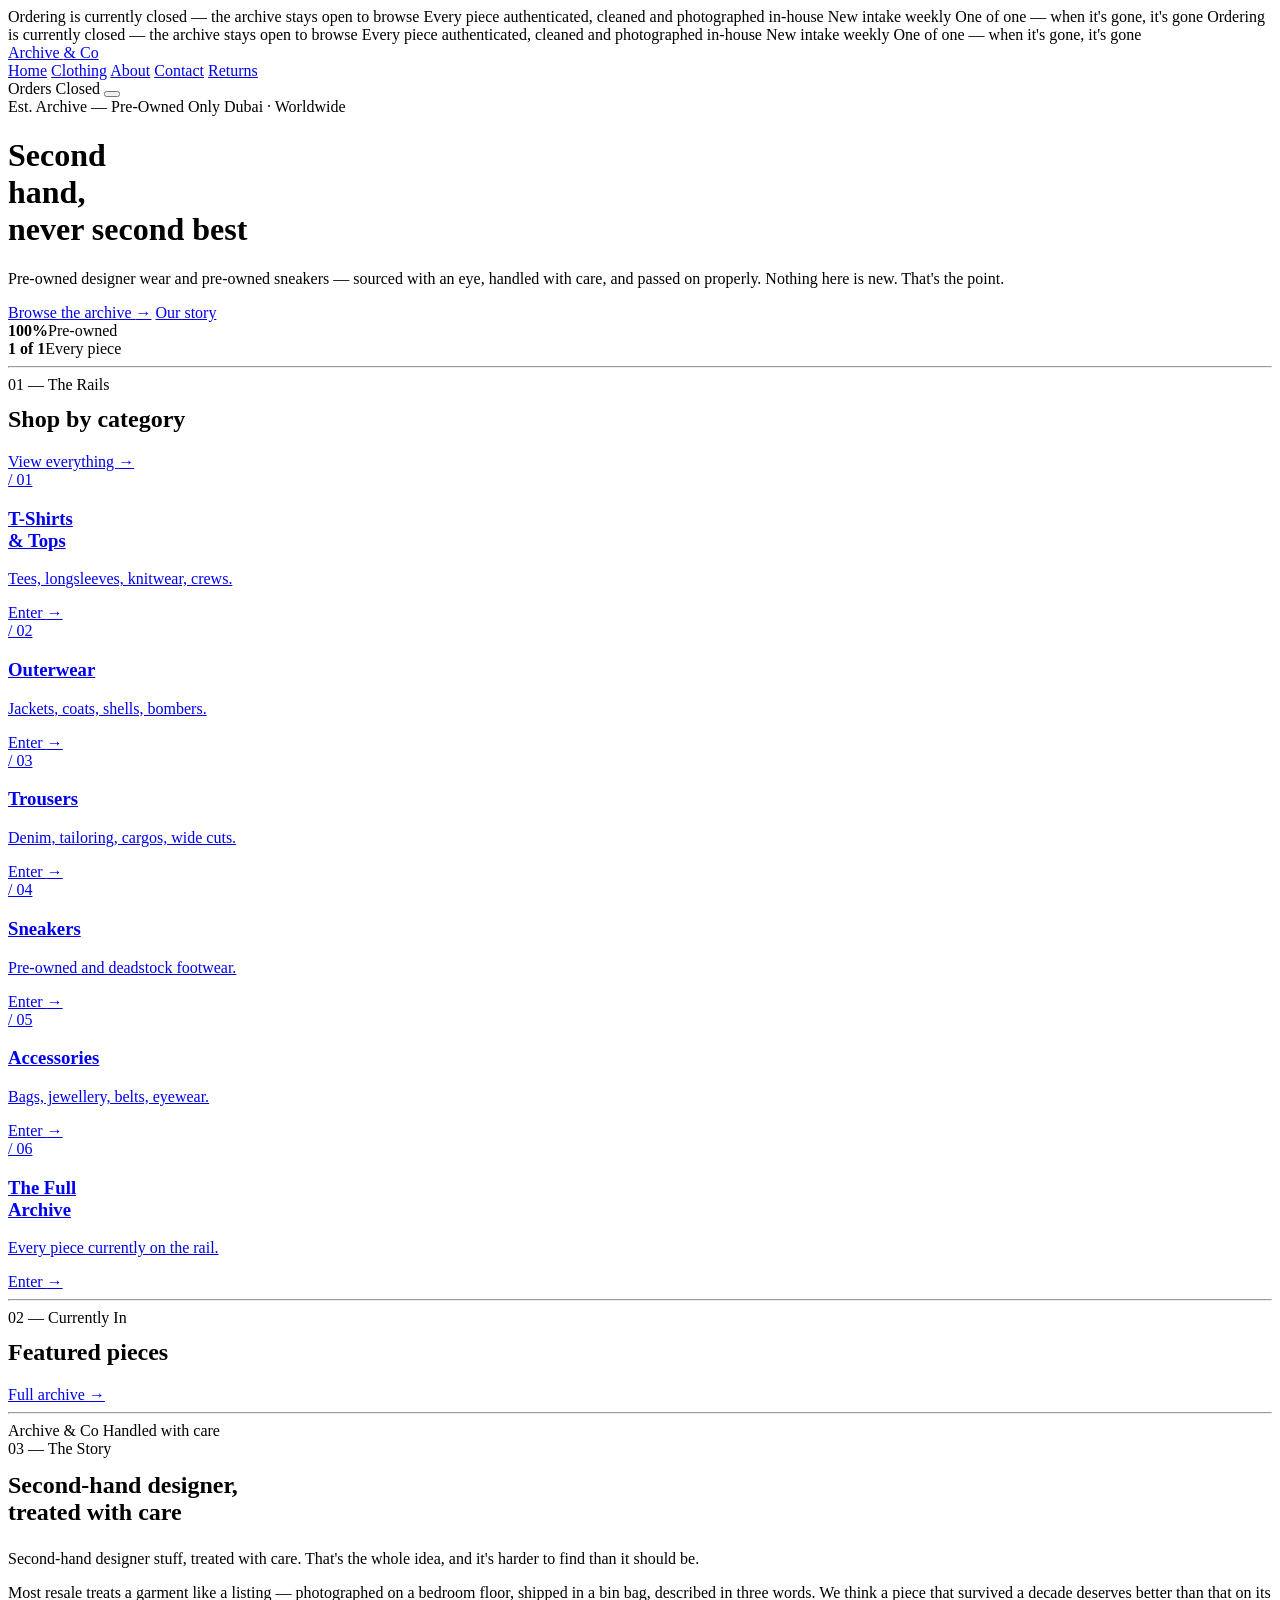
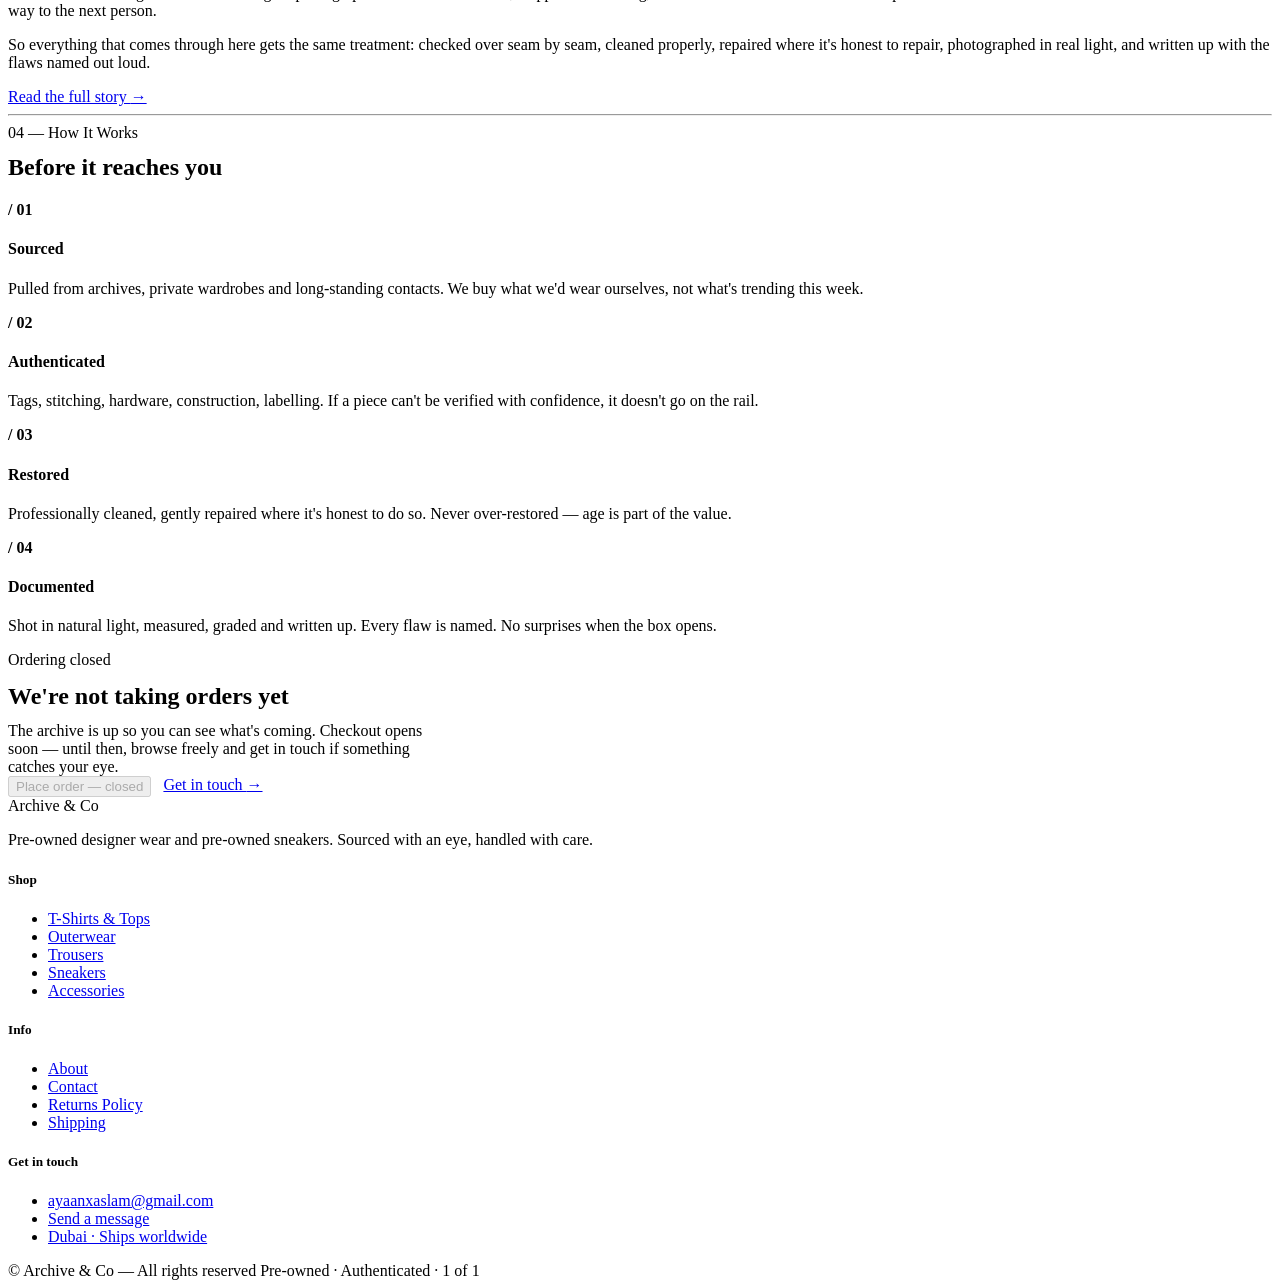
==== index.html @ ae539482 "Add files via upload" ====
<!DOCTYPE html>
<html lang="en">
<head>
<meta charset="utf-8">
<meta name="viewport" content="width=device-width, initial-scale=1">
<title>ARCHIVE &amp; CO — Pre-Owned Designer &amp; Sneakers</title>
<meta name="description" content="Pre-owned designer clothing and sneakers, sourced and treated with care. Outerwear, tops, trousers, footwear and accessories.">
<meta name="theme-color" content="#0a0a0b">
<link rel="icon" type="image/svg+xml" href="assets/favicon.svg">
<link rel="stylesheet" href="assets/css/style.css">
</head>
<body>

<!-- announcement -->
<div class="ticker">
  <div class="ticker-track">
    <span data-when="closed">Ordering is currently closed — the archive stays open to browse</span>
    <span data-when="open" hidden>Ordering is open — every piece is one of one</span>
    <span>Every piece authenticated, cleaned and photographed in-house</span>
    <span>New intake weekly</span>
    <span>One of one — when it's gone, it's gone</span>
    <span data-when="closed">Ordering is currently closed — the archive stays open to browse</span>
    <span data-when="open" hidden>Ordering is open — every piece is one of one</span>
    <span>Every piece authenticated, cleaned and photographed in-house</span>
    <span>New intake weekly</span>
    <span>One of one — when it's gone, it's gone</span>
  </div>
</div>

<!-- nav -->
<nav class="nav">
  <div class="nav-inner">
    <a class="brand" href="index.html">Archive <span class="amp">&amp;</span> Co</a>
    <div class="nav-links">
      <a href="index.html">Home</a>
      <a href="clothing.html">Clothing</a>
      <a href="about.html">About</a>
      <a href="contact.html">Contact</a>
      <a href="returns.html">Returns</a>
    </div>
    <div class="nav-right">
      <span class="nav-status" data-when="closed"><i class="dot"></i> Orders Closed</span>
      <span class="nav-status" data-when="open" hidden><i class="dot is-open"></i> Orders Open</span>
      <button class="burger" aria-label="Menu" aria-expanded="false">
        <span></span><span></span><span></span>
      </button>
    </div>
  </div>
</nav>

<!-- hero -->
<header class="hero">
  <div class="hero-grid-lines"></div>
  <div class="hero-top">
    <span class="eyebrow">Est. Archive — Pre-Owned Only</span>
    <span class="eyebrow">Dubai · Worldwide</span>
  </div>
  <div class="wrap">
    <h1 class="display rv">Second<br>hand,<br>never second best</h1>
    <p class="lede rv">Pre-owned designer wear and pre-owned sneakers — sourced with an eye,
      handled with care, and passed on properly. Nothing here is new. That's the point.</p>

    <div class="hero-foot rv">
      <div class="hero-actions">
        <a class="btn btn-accent" href="clothing.html">Browse the archive <span class="arrow">→</span></a>
        <a class="btn btn-ghost" href="about.html">Our story</a>
      </div>
      <div class="stats">
        <div class="stat"><b>100%</b><span>Pre-owned</span></div>
        <div class="stat"><b>1 of 1</b><span>Every piece</span></div>
      </div>
    </div>
  </div>
</header>

<hr class="rule">

<!-- categories -->
<section class="section" id="categories">
  <div class="wrap">
    <div class="sec-head rv">
      <div>
        <span class="eyebrow">01 — The Rails</span>
        <h2 class="h-sec" style="margin-top:12px">Shop by category</h2>
      </div>
      <a class="btn btn-ghost" href="clothing.html">View everything <span class="arrow">→</span></a>
    </div>

    <div class="cats">
      <a class="cat rv" href="clothing.html#tops">
        <span class="cat-num">/ 01</span>
        <div class="cat-body">
          <h3>T-Shirts<br>&amp; Tops</h3>
          <p>Tees, longsleeves, knitwear, crews.</p>
          <span class="cat-go">Enter <span class="arrow">→</span></span>
        </div>
      </a>
      <a class="cat rv" href="clothing.html#outerwear">
        <span class="cat-num">/ 02</span>
        <div class="cat-body">
          <h3>Outerwear</h3>
          <p>Jackets, coats, shells, bombers.</p>
          <span class="cat-go">Enter <span class="arrow">→</span></span>
        </div>
      </a>
      <a class="cat rv" href="clothing.html#trousers">
        <span class="cat-num">/ 03</span>
        <div class="cat-body">
          <h3>Trousers</h3>
          <p>Denim, tailoring, cargos, wide cuts.</p>
          <span class="cat-go">Enter <span class="arrow">→</span></span>
        </div>
      </a>
      <a class="cat rv" href="clothing.html#sneakers">
        <span class="cat-num">/ 04</span>
        <div class="cat-body">
          <h3>Sneakers</h3>
          <p>Pre-owned and deadstock footwear.</p>
          <span class="cat-go">Enter <span class="arrow">→</span></span>
        </div>
      </a>
      <a class="cat rv" href="clothing.html#accessories">
        <span class="cat-num">/ 05</span>
        <div class="cat-body">
          <h3>Accessories</h3>
          <p>Bags, jewellery, belts, eyewear.</p>
          <span class="cat-go">Enter <span class="arrow">→</span></span>
        </div>
      </a>
      <a class="cat rv" href="clothing.html">
        <span class="cat-num">/ 06</span>
        <div class="cat-body">
          <h3>The Full<br>Archive</h3>
          <p>Every piece currently on the rail.</p>
          <span class="cat-go">Enter <span class="arrow">→</span></span>
        </div>
      </a>
    </div>
  </div>
</section>

<hr class="rule">

<!-- featured -->
<section class="section">
  <div class="wrap">
    <div class="sec-head rv">
      <div>
        <span class="eyebrow">02 — Currently In</span>
        <h2 class="h-sec" style="margin-top:12px">Featured pieces</h2>
      </div>
      <a class="btn btn-ghost" href="clothing.html">Full archive <span class="arrow">→</span></a>
    </div>
    <div class="grid" data-featured="8"></div>
  </div>
</section>

<hr class="rule">

<!-- about teaser -->
<section class="section" id="about">
  <div class="wrap split">
    <div class="frame rv">
      <span class="frame-corner tl"></span><span class="frame-corner tr"></span>
      <span class="frame-corner bl"></span><span class="frame-corner br"></span>
      <div class="frame-logo">
        <span class="frame-logo-mark">Archive <span class="amp">&amp;</span> Co</span>
        <span class="frame-logo-sub">Handled with care</span>
      </div>
    </div>
    <div class="prose rv">
      <span class="eyebrow">03 — The Story</span>
      <h2 class="h-sec" style="margin:14px 0 24px">Second-hand designer,<br>treated with care</h2>
      <p class="first">Second-hand designer stuff, treated with care. That's the whole idea, and
        it's harder to find than it should be.</p>
      <p>Most resale treats a garment like a listing — photographed on a bedroom floor, shipped in a
        bin bag, described in three words. We think a piece that survived a decade deserves better
        than that on its way to the next person.</p>
      <p>So everything that comes through here gets the same treatment: checked over seam by seam,
        cleaned properly, repaired where it's honest to repair, photographed in real light, and
        written up with the flaws named out loud.</p>
      <a class="btn btn-accent" href="about.html" style="margin-top:10px">Read the full story <span class="arrow">→</span></a>
    </div>
  </div>
</section>

<hr class="rule">

<!-- process -->
<section class="section">
  <div class="wrap">
    <div class="sec-head rv">
      <div>
        <span class="eyebrow">04 — How It Works</span>
        <h2 class="h-sec" style="margin-top:12px">Before it reaches you</h2>
      </div>
    </div>
    <div class="steps">
      <div class="step rv">
        <b>/ 01</b>
        <h4>Sourced</h4>
        <p>Pulled from archives, private wardrobes and long-standing contacts. We buy what we'd wear ourselves, not what's trending this week.</p>
      </div>
      <div class="step rv">
        <b>/ 02</b>
        <h4>Authenticated</h4>
        <p>Tags, stitching, hardware, construction, labelling. If a piece can't be verified with confidence, it doesn't go on the rail.</p>
      </div>
      <div class="step rv">
        <b>/ 03</b>
        <h4>Restored</h4>
        <p>Professionally cleaned, gently repaired where it's honest to do so. Never over-restored — age is part of the value.</p>
      </div>
      <div class="step rv">
        <b>/ 04</b>
        <h4>Documented</h4>
        <p>Shot in natural light, measured, graded and written up. Every flaw is named. No surprises when the box opens.</p>
      </div>
    </div>
  </div>
</section>

<!-- banner -->
<section class="section" style="padding-top:0">
  <div class="wrap">
    <div class="banner rv" data-when="closed">
      <div>
        <span class="eyebrow" style="color:var(--accent)">Ordering closed</span>
        <h2 class="h-sec" style="margin:14px 0 12px">We're not taking orders yet</h2>
        <p class="muted" style="max-width:52ch;margin:0">The archive is up so you can see what's coming.
          Checkout opens soon — until then, browse freely and get in touch if something catches your eye.</p>
      </div>
      <div style="display:flex;gap:12px;flex-wrap:wrap">
        <button class="btn is-locked" disabled>Place order — closed</button>
        <a class="btn btn-accent" href="contact.html">Get in touch <span class="arrow">→</span></a>
      </div>
    </div>

    <div class="banner rv" data-when="open" hidden>
      <div>
        <span class="eyebrow" style="color:var(--accent)">Ordering open</span>
        <h2 class="h-sec" style="margin:14px 0 12px">The archive is open</h2>
        <p class="muted" style="max-width:52ch;margin:0">Every piece is one of one — when it's gone,
          it's gone. Found something? Send an enquiry and we'll get it moving.</p>
      </div>
      <div style="display:flex;gap:12px;flex-wrap:wrap">
        <a class="btn btn-accent" href="clothing.html">Browse the archive <span class="arrow">→</span></a>
        <a class="btn btn-ghost" href="contact.html">Get in touch</a>
      </div>
    </div>
  </div>
</section>

<!-- footer -->
<footer class="foot">
  <div class="wrap">
    <div class="foot-grid">
      <div class="foot-brand">
        <div class="display-sm">Archive <span class="amp">&amp;</span> Co</div>
        <p>Pre-owned designer wear and pre-owned sneakers. Sourced with an eye, handled with care.</p>
      </div>
      <div>
        <h5>Shop</h5>
        <ul>
          <li><a href="clothing.html#tops">T-Shirts &amp; Tops</a></li>
          <li><a href="clothing.html#outerwear">Outerwear</a></li>
          <li><a href="clothing.html#trousers">Trousers</a></li>
          <li><a href="clothing.html#sneakers">Sneakers</a></li>
          <li><a href="clothing.html#accessories">Accessories</a></li>
        </ul>
      </div>
      <div>
        <h5>Info</h5>
        <ul>
          <li><a href="about.html">About</a></li>
          <li><a href="contact.html">Contact</a></li>
          <li><a href="returns.html">Returns Policy</a></li>
          <li><a href="returns.html#shipping">Shipping</a></li>
        </ul>
      </div>
      <div>
        <h5>Get in touch</h5>
        <ul>
          <li><a href="mailto:ayaanxaslam@gmail.com">ayaanxaslam@gmail.com</a></li>
          <li><a href="contact.html">Send a message</a></li>
          <li><a href="contact.html">Dubai · Ships worldwide</a></li>
        </ul>
      </div>
    </div>
    <div class="foot-base">
      <span>© <span data-year></span> Archive &amp; Co — All rights reserved</span>
      <span>Pre-owned · Authenticated · 1 of 1</span>
    </div>
  </div>
</footer>

<script src="assets/js/products.js"></script>
<script src="assets/js/main.js"></script>
</body>
</html>
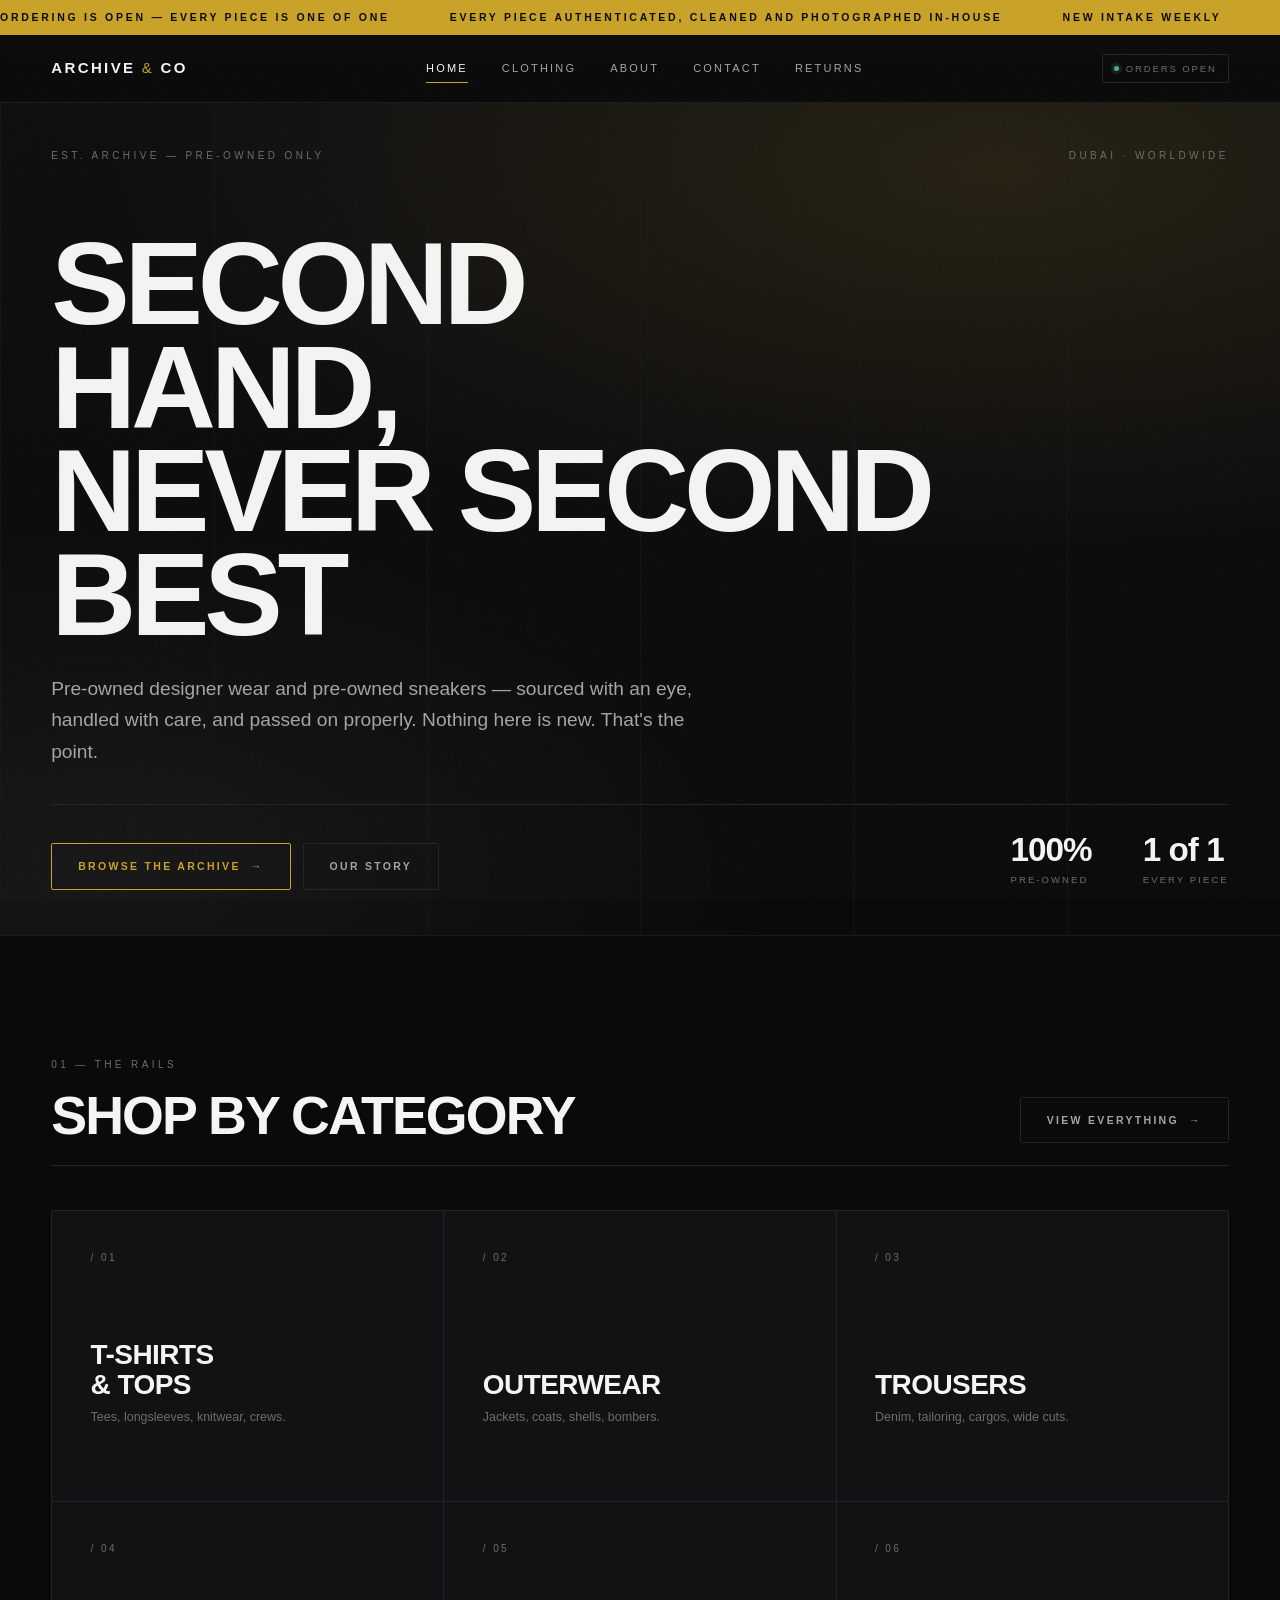
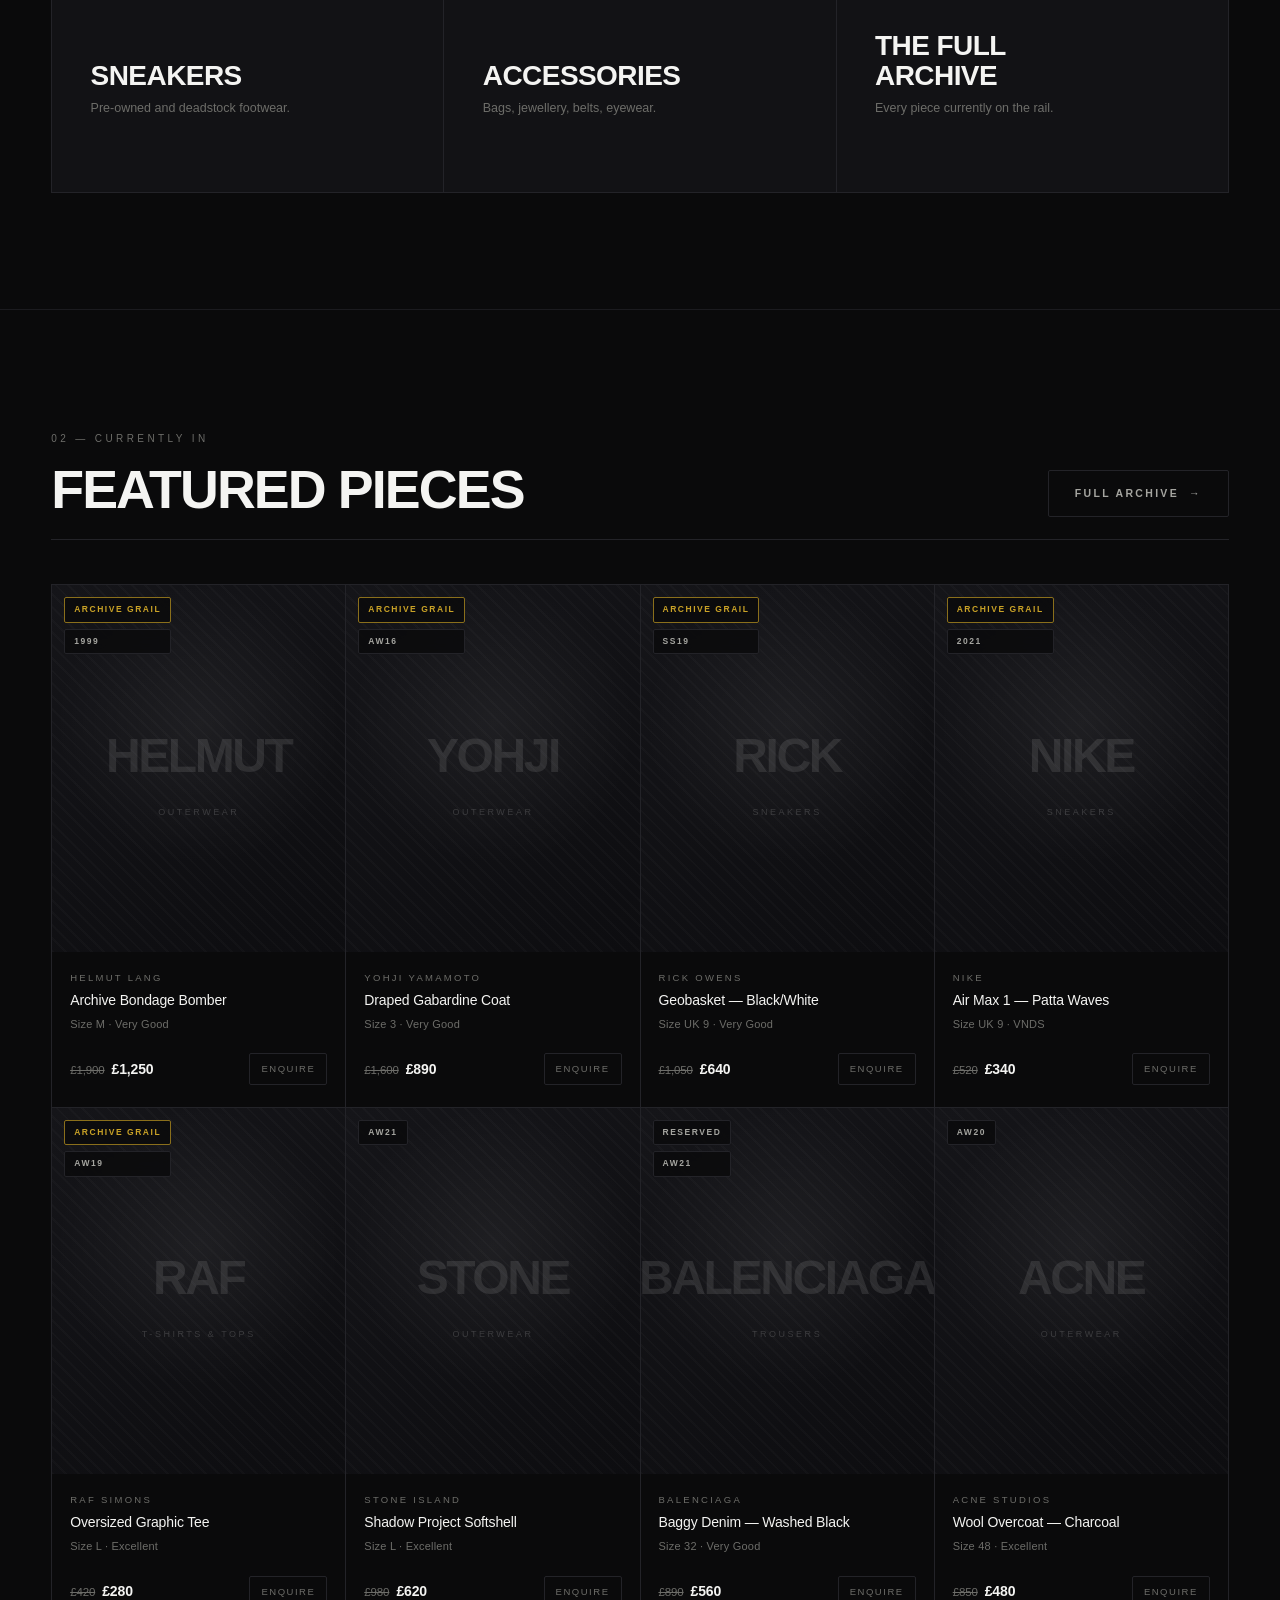
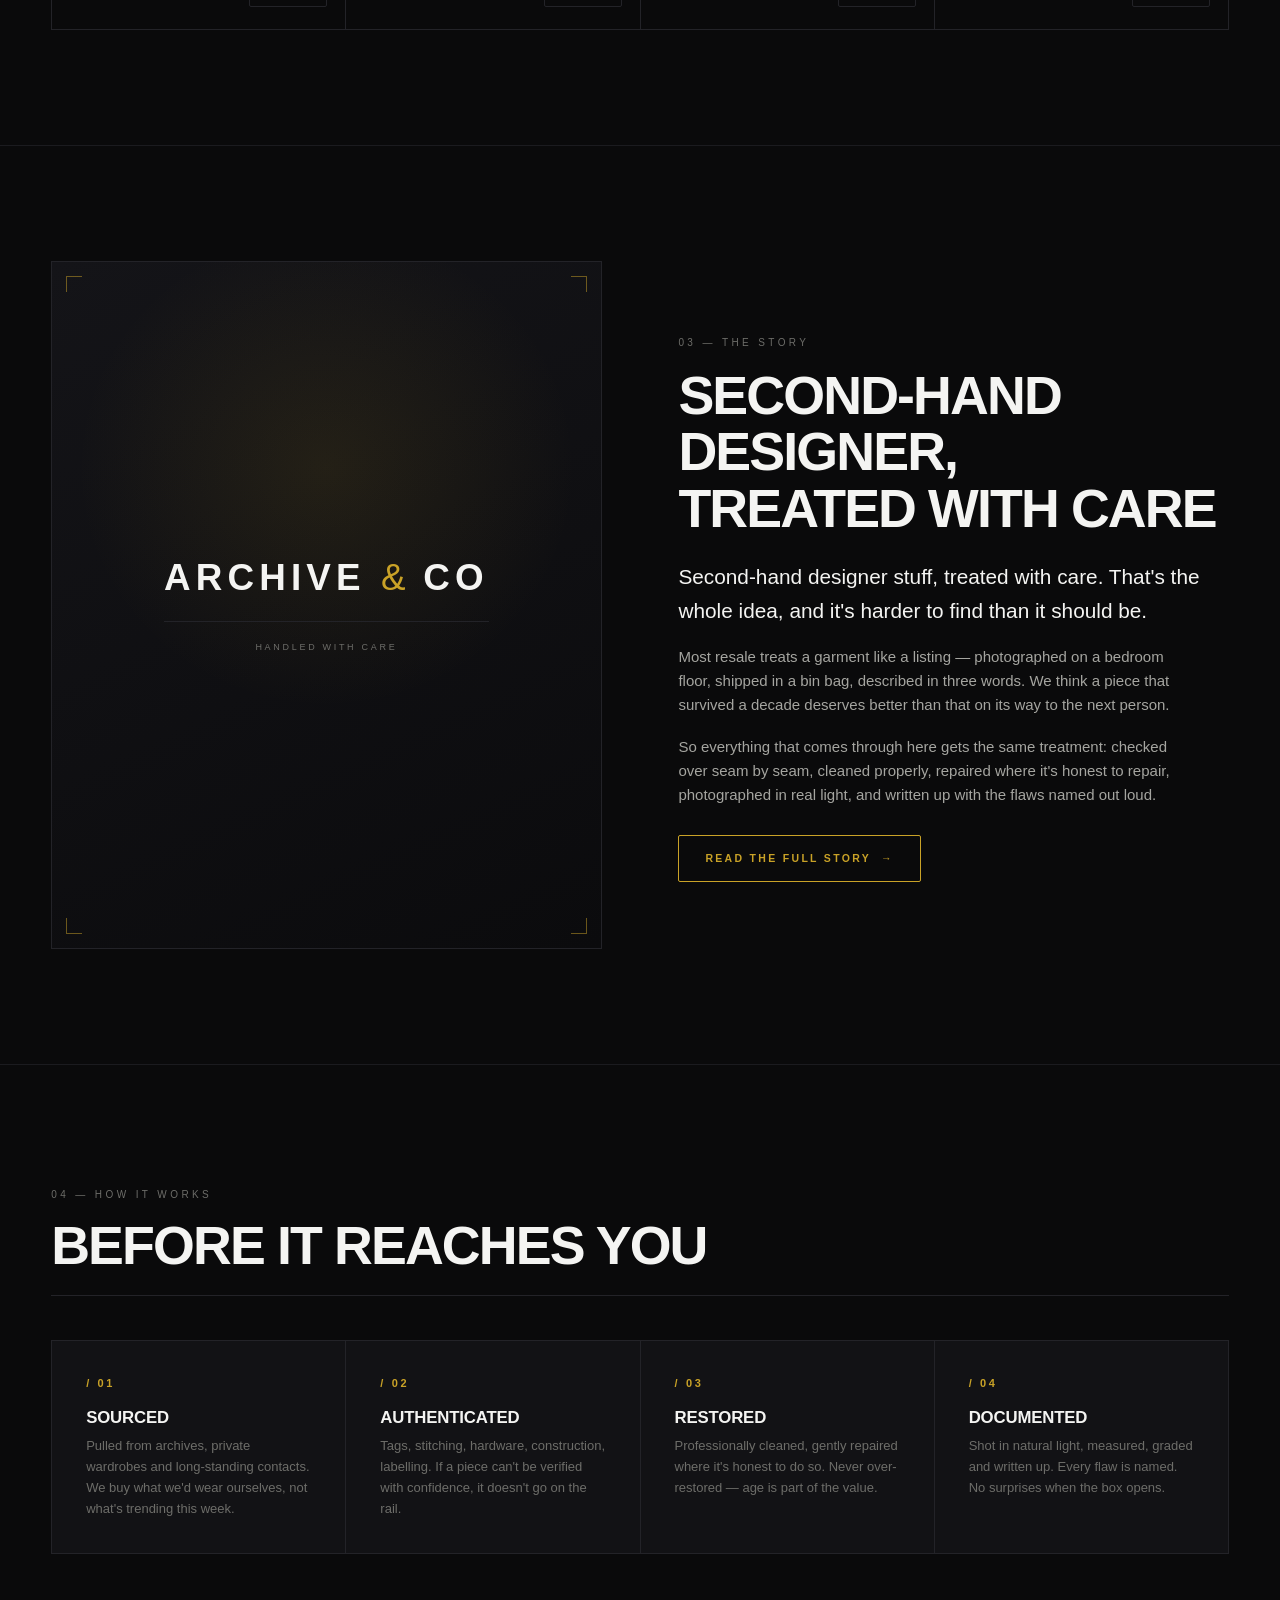
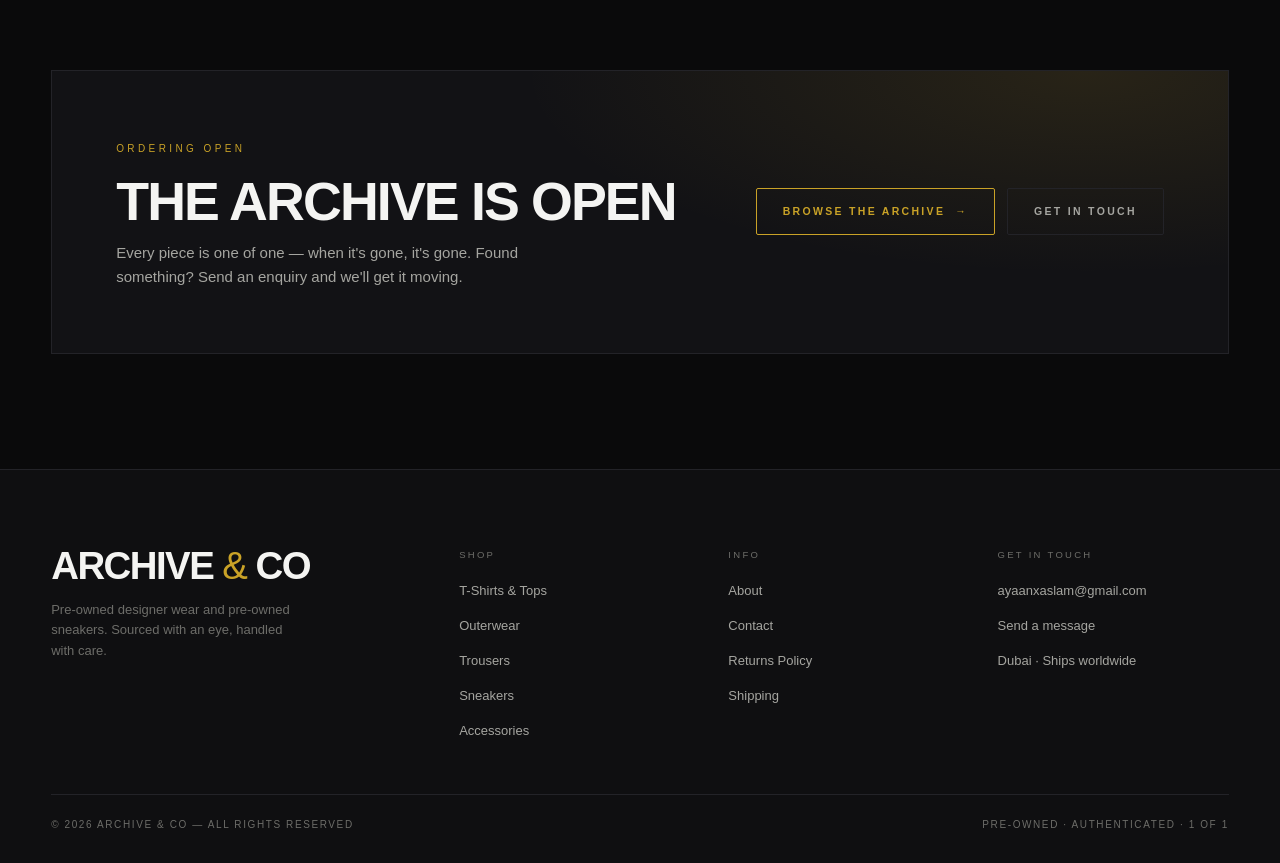
==== commit d25a62f1: "Add files via upload" ====
--- a/index.html
+++ b/index.html
@@ -6,8 +6,20 @@
 <title>ARCHIVE &amp; CO — Pre-Owned Designer &amp; Sneakers</title>
 <meta name="description" content="Pre-owned designer clothing and sneakers, sourced and treated with care. Outerwear, tops, trousers, footwear and accessories.">
 <meta name="theme-color" content="#0a0a0b">
-<link rel="icon" type="image/svg+xml" href="assets/favicon.svg">
-<link rel="stylesheet" href="assets/css/style.css">
+<script>
+/* Reveal-on-scroll is opt-in: the .js class below is what lets style.css hide
+   content. If main.js never runs — blocked, 404, wrong folder — we take the
+   class back off so the page reads in full instead of rendering blank. */
+(function () {
+  var d = document.documentElement;
+  d.classList.add("js");
+  function failsafe() { if (!d.dataset.revealReady) d.classList.remove("js"); }
+  window.addEventListener("load", failsafe);
+  setTimeout(failsafe, 2000);
+})();
+</script>
+<link rel="icon" type="image/svg+xml" href="favicon.svg">
+<link rel="stylesheet" href="style.css">
 </head>
 <body>
 
@@ -294,7 +306,7 @@
   </div>
 </footer>
 
-<script src="assets/js/products.js"></script>
-<script src="assets/js/main.js"></script>
+<script src="products.js"></script>
+<script src="main.js"></script>
 </body>
 </html>
--- a/style.css
+++ b/style.css
@@ -0,0 +1,569 @@
+/* ============================================================
+   ARCHIVE & CO — core stylesheet
+   Dark editorial resale / archive aesthetic
+   ============================================================ */
+
+:root{
+  --bg:        #0a0a0b;
+  --bg-2:      #0f0f11;
+  --panel:     #121215;
+  --panel-2:   #17171b;
+  --line:      #232328;
+  --line-soft: #1b1b1f;
+  --ink:       #f4f4f2;
+  --ink-2:     #a5a5a0;
+  --ink-3:     #6d6d69;
+  --accent:    #c9a227;      /* aged brass */
+  --accent-dim:#8a6f1b;
+  --alert:     #d9503f;
+
+  --font-display: "Helvetica Neue", Helvetica, Arial, sans-serif;
+  --font-body:    "Helvetica Neue", Helvetica, Arial, sans-serif;
+
+  --maxw: 1440px;
+  --gut: clamp(20px, 4vw, 64px);
+  --nav-h: 68px;
+
+  --ease: cubic-bezier(.22,.61,.36,1);
+}
+
+*,*::before,*::after{ box-sizing:border-box; }
+
+html{ scroll-behavior:smooth; -webkit-text-size-adjust:100%; overflow-x:clip; }
+
+body{
+  margin:0;
+  background:var(--bg);
+  color:var(--ink);
+  font-family:var(--font-body);
+  font-size:15px;
+  line-height:1.6;
+  -webkit-font-smoothing:antialiased;
+  overflow-x:clip;
+}
+
+/* film grain overlay */
+body::after{
+  content:"";
+  position:fixed; inset:0;
+  pointer-events:none;
+  z-index:9999;
+  opacity:.035;
+  background-image:url("data:image/svg+xml,%3Csvg xmlns='http://www.w3.org/2000/svg' width='200' height='200'%3E%3Cfilter id='n'%3E%3CfeTurbulence type='fractalNoise' baseFrequency='.8' numOctaves='3'/%3E%3C/filter%3E%3Crect width='200' height='200' filter='url(%23n)'/%3E%3C/svg%3E");
+}
+
+[hidden]{ display:none !important; }
+
+img{ max-width:100%; display:block; }
+a{ color:inherit; text-decoration:none; }
+button{ font:inherit; color:inherit; }
+
+::selection{ background:var(--accent); color:#000; }
+
+/* ---------- type ---------- */
+h1,h2,h3,h4{ margin:0; font-weight:600; letter-spacing:-.02em; line-height:1.05; }
+
+.display{
+  font-size:clamp(2.9rem, 9.2vw, 8.4rem);
+  font-weight:700;
+  letter-spacing:-.045em;
+  line-height:.88;
+  text-transform:uppercase;
+}
+
+.h-sec{
+  font-size:clamp(1.7rem, 4.2vw, 3.4rem);
+  font-weight:600;
+  letter-spacing:-.035em;
+  text-transform:uppercase;
+}
+
+.eyebrow{
+  font-size:10px;
+  letter-spacing:.34em;
+  text-transform:uppercase;
+  color:var(--ink-3);
+  font-weight:500;
+}
+
+.lede{
+  font-size:clamp(1rem, 1.6vw, 1.2rem);
+  color:var(--ink-2);
+  line-height:1.65;
+  max-width:62ch;
+}
+
+.muted{ color:var(--ink-2); }
+.dim{ color:var(--ink-3); }
+
+/* ---------- layout ---------- */
+.wrap{ max-width:var(--maxw); margin-inline:auto; padding-inline:var(--gut); }
+.section{ padding-block:clamp(64px,9vw,140px); }
+.rule{ height:1px; background:var(--line-soft); border:0; margin:0; }
+
+.sec-head{
+  display:flex; justify-content:space-between; align-items:flex-end;
+  gap:24px; flex-wrap:wrap;
+  padding-bottom:22px; margin-bottom:44px;
+  border-bottom:1px solid var(--line);
+}
+
+/* ============================================================
+   ANNOUNCEMENT BAR
+   ============================================================ */
+.ticker{
+  background:var(--accent);
+  color:#0a0a0b;
+  font-size:10.5px;
+  letter-spacing:.26em;
+  text-transform:uppercase;
+  font-weight:700;
+  padding:9px 0;
+  overflow:hidden;
+  white-space:nowrap;
+  position:relative;
+  z-index:60;
+}
+.ticker-track{ display:inline-flex; gap:60px; animation:slide 46s linear infinite; }
+.ticker span{ display:inline-block; }
+@keyframes slide{ to{ transform:translateX(-50%); } }
+@media (prefers-reduced-motion:reduce){
+  .ticker-track{ animation:none; }
+}
+
+/* ============================================================
+   NAV
+   ============================================================ */
+.nav{
+  position:sticky; top:0; z-index:80;
+  /* containing block for the mobile dropdown panel */
+  height:var(--nav-h);
+  display:flex; align-items:center;
+  background:rgba(10,10,11,.72);
+  backdrop-filter:blur(14px) saturate(140%);
+  -webkit-backdrop-filter:blur(14px) saturate(140%);
+  border-bottom:1px solid var(--line-soft);
+}
+.nav-inner{
+  position:relative;
+  width:100%; max-width:var(--maxw); margin-inline:auto; padding-inline:var(--gut);
+  display:flex; align-items:center; justify-content:space-between; gap:20px;
+}
+.brand{
+  font-weight:700; font-size:15px; letter-spacing:.16em; text-transform:uppercase;
+  display:flex; align-items:center; gap:.42em; white-space:nowrap;
+}
+.brand .amp{ color:var(--accent); font-weight:400; }
+
+.nav-links{ display:flex; gap:34px; align-items:center; }
+.nav-links a{
+  font-size:11px; letter-spacing:.2em; text-transform:uppercase; color:var(--ink-2);
+  position:relative; padding-block:6px; transition:color .25s var(--ease);
+}
+.nav-links a::after{
+  content:""; position:absolute; left:0; bottom:0; height:1px; width:0;
+  background:var(--accent); transition:width .3s var(--ease);
+}
+.nav-links a:hover{ color:var(--ink); }
+.nav-links a:hover::after, .nav-links a[aria-current="page"]::after{ width:100%; }
+.nav-links a[aria-current="page"]{ color:var(--ink); }
+
+.nav-right{ display:flex; align-items:center; gap:18px; }
+.nav-status{
+  font-size:9.5px; letter-spacing:.2em; text-transform:uppercase;
+  color:var(--ink-3); border:1px solid var(--line);
+  padding:6px 11px; border-radius:2px; display:flex; align-items:center; gap:7px;
+}
+.dot{ width:5px; height:5px; border-radius:50%; background:var(--alert); box-shadow:0 0 0 3px rgba(217,80,63,.15); }
+.dot.is-open{ background:#4caf7d; box-shadow:0 0 0 3px rgba(76,175,125,.15); }
+
+.burger{
+  display:none; background:none; border:0; cursor:pointer; padding:10px; margin-right:-10px;
+}
+.burger span{ display:block; width:22px; height:1.5px; background:var(--ink); transition:.3s var(--ease); }
+.burger span+span{ margin-top:5px; }
+.burger[aria-expanded="true"] span:nth-child(1){ transform:translateY(6.5px) rotate(45deg); }
+.burger[aria-expanded="true"] span:nth-child(2){ opacity:0; }
+.burger[aria-expanded="true"] span:nth-child(3){ transform:translateY(-6.5px) rotate(-45deg); }
+
+@media (max-width:900px){
+  .nav-links{
+    position:absolute; top:100%; left:0; right:0;
+    flex-direction:column; gap:0; align-items:stretch;
+    background:var(--bg-2); border-bottom:1px solid var(--line);
+    padding:8px var(--gut) 22px;
+    max-height:calc(100svh - var(--nav-h)); overflow:auto;
+    opacity:0; visibility:hidden; transform:translateY(-10px);
+    transition:opacity .28s var(--ease), transform .28s var(--ease), visibility 0s linear .28s;
+  }
+  .nav-links.open{
+    opacity:1; visibility:visible; transform:translateY(0);
+    transition:opacity .28s var(--ease), transform .28s var(--ease), visibility 0s;
+  }
+  .nav-links a{ padding:16px 0; border-bottom:1px solid var(--line-soft); font-size:13px; }
+  .nav-links a::after{ display:none; }
+  .burger{ display:block; }
+  .nav-status{ display:none; }
+}
+
+/* ============================================================
+   BUTTONS
+   ============================================================ */
+.btn{
+  display:inline-flex; align-items:center; gap:10px;
+  padding:14px 26px; border:1px solid var(--ink);
+  font-size:10.5px; letter-spacing:.22em; text-transform:uppercase; font-weight:600;
+  background:transparent; color:var(--ink); cursor:pointer; border-radius:2px;
+  transition:background .3s var(--ease), color .3s var(--ease), border-color .3s var(--ease);
+}
+.btn:hover{ background:var(--ink); color:#0a0a0b; }
+.btn-accent{ border-color:var(--accent); color:var(--accent); }
+.btn-accent:hover{ background:var(--accent); color:#0a0a0b; }
+.btn-ghost{ border-color:var(--line); color:var(--ink-2); }
+.btn-ghost:hover{ border-color:var(--ink); background:transparent; color:var(--ink); }
+.btn[disabled], .btn.is-locked{
+  border-color:var(--line); color:var(--ink-3); cursor:not-allowed; background:transparent;
+}
+.btn[disabled]:hover, .btn.is-locked:hover{ background:transparent; color:var(--ink-3); }
+
+.arrow{ transition:transform .3s var(--ease); }
+.btn:hover .arrow{ transform:translateX(4px); }
+
+/* ============================================================
+   HERO
+   ============================================================ */
+.hero{
+  position:relative; min-height:min(calc(100svh - var(--nav-h)), 860px);
+  display:flex; flex-direction:column; justify-content:flex-end;
+  padding-block:clamp(80px,12vh,150px) clamp(32px,5vh,56px);
+  overflow:hidden;
+}
+.hero::before{
+  content:""; position:absolute; inset:0; z-index:0;
+  background:
+    radial-gradient(120% 80% at 78% 8%, rgba(201,162,39,.13), transparent 58%),
+    radial-gradient(90% 70% at 8% 92%, rgba(255,255,255,.05), transparent 60%),
+    linear-gradient(180deg, #0d0d0f 0%, #0a0a0b 70%);
+}
+.hero-grid-lines{
+  position:absolute; inset:0; z-index:0; opacity:.5;
+  background-image:linear-gradient(90deg, var(--line-soft) 1px, transparent 1px);
+  background-size:calc(100% / 6) 100%;
+}
+.hero .wrap{ position:relative; z-index:2; width:100%; }
+
+.hero-top{
+  position:absolute; top:0; left:0; right:0; z-index:2;
+  padding:clamp(28px,5vh,54px) var(--gut) 0;
+  max-width:var(--maxw); margin-inline:auto;
+  display:flex; justify-content:space-between; gap:20px; flex-wrap:wrap;
+}
+.hero h1{ margin-bottom:26px; }
+.hero h1 .amp{ color:var(--accent); font-weight:300; }
+.hero-foot{
+  display:flex; justify-content:space-between; align-items:flex-end;
+  gap:40px; flex-wrap:wrap; margin-top:36px;
+  padding-top:28px; border-top:1px solid var(--line);
+}
+.hero-actions{ display:flex; gap:12px; flex-wrap:wrap; }
+
+.stats{ display:flex; gap:clamp(24px,4vw,56px); flex-wrap:wrap; }
+.stat b{ display:block; font-size:clamp(1.5rem,2.6vw,2.2rem); font-weight:600; letter-spacing:-.03em; line-height:1; }
+.stat span{ font-size:9.5px; letter-spacing:.22em; text-transform:uppercase; color:var(--ink-3); }
+
+/* ============================================================
+   CATEGORY GRID
+   ============================================================ */
+.cats{ display:grid; grid-template-columns:repeat(3,1fr); gap:1px; background:var(--line); border:1px solid var(--line); }
+@media (max-width:900px){ .cats{ grid-template-columns:repeat(2,1fr); } }
+@media (max-width:540px){ .cats{ grid-template-columns:1fr; } }
+.cat{
+  position:relative; background:var(--panel); padding:clamp(26px,3vw,40px);
+  min-height:clamp(210px,26vw,290px);
+  display:flex; flex-direction:column; justify-content:space-between;
+  overflow:hidden; transition:background .4s var(--ease);
+}
+.cat::before{
+  content:""; position:absolute; inset:0;
+  background:linear-gradient(160deg, rgba(201,162,39,.14), transparent 55%);
+  opacity:0; transition:opacity .45s var(--ease);
+}
+.cat:hover{ background:var(--panel-2); }
+.cat:hover::before{ opacity:1; }
+.cat-num{ font-size:10px; letter-spacing:.24em; color:var(--ink-3); position:relative; }
+.cat-body{ position:relative; }
+.cat h3{ font-size:clamp(1.25rem,2.2vw,1.75rem); text-transform:uppercase; letter-spacing:-.02em; margin-bottom:8px; }
+.cat p{ margin:0; font-size:12.5px; color:var(--ink-3); }
+.cat-go{
+  margin-top:18px; display:inline-flex; align-items:center; gap:8px;
+  font-size:10px; letter-spacing:.2em; text-transform:uppercase; color:var(--accent);
+  opacity:0; transform:translateY(6px); transition:.4s var(--ease);
+}
+.cat:hover .cat-go{ opacity:1; transform:translateY(0); }
+
+/* ============================================================
+   PRODUCT GRID
+   ============================================================ */
+.filters{
+  display:flex; gap:8px; flex-wrap:wrap; align-items:center;
+  padding-bottom:26px; margin-bottom:34px; border-bottom:1px solid var(--line);
+}
+.chip{
+  border:1px solid var(--line); background:transparent; color:var(--ink-2);
+  padding:9px 16px; border-radius:2px; cursor:pointer;
+  font-size:10px; letter-spacing:.18em; text-transform:uppercase; font-weight:500;
+  transition:.25s var(--ease);
+}
+.chip:hover{ border-color:var(--ink-3); color:var(--ink); }
+.chip.active{ background:var(--ink); border-color:var(--ink); color:#0a0a0b; }
+.filter-count{ margin-left:auto; font-size:10px; letter-spacing:.2em; text-transform:uppercase; color:var(--ink-3); }
+
+.grid{
+  display:grid; gap:1px; background:transparent;
+  grid-template-columns:repeat(auto-fill,minmax(255px,1fr));
+  border:1px solid var(--line);
+}
+.card{
+  background:var(--bg); position:relative; display:flex; flex-direction:column;
+  outline:1px solid var(--line);   /* overlaps the 1px gap -> one crisp rule between cards */
+  transition:background .35s var(--ease);
+}
+.card:hover{ background:var(--panel); }
+
+.card-media{
+  position:relative; aspect-ratio:4/5; overflow:hidden;
+  background:linear-gradient(150deg,#151519,#0d0d10);
+  display:flex; align-items:center; justify-content:center;
+}
+.card-media::after{
+  content:""; position:absolute; inset:0;
+  background:radial-gradient(70% 55% at 50% 38%, rgba(255,255,255,.055), transparent 70%);
+}
+.card-media img{ width:100%; height:100%; object-fit:cover; transition:transform .7s var(--ease); }
+.card:hover .card-media img{ transform:scale(1.045); }
+
+/* placeholder monogram tile (used until real photography is dropped in) */
+.ph{
+  position:relative; width:100%; height:100%;
+  display:flex; align-items:center; justify-content:center; flex-direction:column; gap:10px;
+  background-image:
+    repeating-linear-gradient(45deg, rgba(255,255,255,.018) 0 2px, transparent 2px 9px);
+}
+.ph b{
+  font-size:clamp(2rem,4vw,3rem); font-weight:700; letter-spacing:-.05em;
+  color:rgba(255,255,255,.10); text-transform:uppercase;
+}
+.ph i{ font-style:normal; font-size:9px; letter-spacing:.28em; text-transform:uppercase; color:rgba(255,255,255,.16); }
+
+.tags{ position:absolute; top:12px; left:12px; display:flex; flex-direction:column; gap:6px; z-index:2; }
+.tag{
+  font-size:8.5px; letter-spacing:.18em; text-transform:uppercase; font-weight:700;
+  padding:5px 9px; border-radius:2px; background:rgba(10,10,11,.82); border:1px solid var(--line);
+  color:var(--ink-2); backdrop-filter:blur(6px);
+}
+.tag.grail{ border-color:var(--accent-dim); color:var(--accent); }
+.tag.sold{ background:var(--ink); color:#0a0a0b; border-color:var(--ink); }
+
+.card-body{ padding:18px 18px 22px; display:flex; flex-direction:column; gap:6px; flex:1; }
+.card-brand{ font-size:9.5px; letter-spacing:.24em; text-transform:uppercase; color:var(--ink-3); }
+.card-name{ font-size:14px; font-weight:500; letter-spacing:-.01em; line-height:1.35; }
+.card-meta{ font-size:11px; color:var(--ink-3); letter-spacing:.02em; }
+.card-foot{
+  margin-top:auto; padding-top:14px; display:flex; align-items:center; justify-content:space-between; gap:10px;
+}
+.price{ font-size:14px; font-weight:600; letter-spacing:-.01em; }
+.price s{ color:var(--ink-3); font-weight:400; font-size:11.5px; margin-right:7px; }
+.enq{
+  font-size:9.5px; letter-spacing:.16em; text-transform:uppercase; color:var(--ink-3);
+  border:1px solid var(--line); padding:7px 11px; border-radius:2px; background:transparent;
+  cursor:not-allowed;
+}
+
+.empty{
+  grid-column:1/-1; background:var(--bg); padding:70px 24px; text-align:center;
+}
+.empty p{ color:var(--ink-3); font-size:13px; letter-spacing:.05em; }
+
+/* ============================================================
+   SPLIT / ABOUT
+   ============================================================ */
+.split{ display:grid; grid-template-columns:1fr 1fr; gap:clamp(32px,6vw,88px); align-items:center; }
+@media (max-width:860px){ .split{ grid-template-columns:1fr; } }
+
+.frame{
+  position:relative; aspect-ratio:4/5; border:1px solid var(--line);
+  background:linear-gradient(155deg,#141418,#0b0b0d);
+  display:flex; align-items:center; justify-content:center; overflow:hidden;
+}
+.frame::before{
+  content:""; position:absolute; inset:0;
+  background:radial-gradient(65% 50% at 50% 30%, rgba(201,162,39,.10), transparent 70%);
+}
+/* the navbar wordmark, blown up as a plaque inside a .frame */
+.frame-logo{
+  position:relative; text-align:center;
+  padding-inline:clamp(20px,7%,52px);
+}
+.frame-logo-mark{
+  display:block;
+  font-size:clamp(1.25rem,3.4vw,2.3rem);
+  font-weight:700; letter-spacing:.14em; text-transform:uppercase;
+  color:var(--ink); line-height:1.2;
+}
+.frame-logo-mark .amp{ color:var(--accent); font-weight:400; letter-spacing:.06em; }
+.frame-logo-sub{
+  display:block; margin-top:20px; padding-top:18px;
+  border-top:1px solid var(--line);
+  font-size:9px; letter-spacing:.3em; text-transform:uppercase; color:var(--ink-3);
+}
+.frame-corner{ position:absolute; width:16px; height:16px; border:1px solid rgba(201,162,39,.5); }
+.frame-corner.tl{ top:14px; left:14px; border-right:0; border-bottom:0; }
+.frame-corner.tr{ top:14px; right:14px; border-left:0; border-bottom:0; }
+.frame-corner.bl{ bottom:14px; left:14px; border-right:0; border-top:0; }
+.frame-corner.br{ bottom:14px; right:14px; border-left:0; border-top:0; }
+
+.prose p{ color:var(--ink-2); margin:0 0 18px; max-width:60ch; }
+.prose p.first{ color:var(--ink); font-size:clamp(1.05rem,1.7vw,1.3rem); line-height:1.6; }
+.prose strong{ color:var(--ink); font-weight:600; }
+
+/* ============================================================
+   PROCESS / STEPS
+   ============================================================ */
+.steps{ display:grid; grid-template-columns:repeat(4,1fr); gap:1px; background:var(--line); border:1px solid var(--line); }
+@media (max-width:1020px){ .steps{ grid-template-columns:repeat(2,1fr); } }
+@media (max-width:540px){ .steps{ grid-template-columns:1fr; } }
+.step{ background:var(--panel); padding:clamp(24px,3vw,34px); }
+.step b{ display:block; font-size:11px; letter-spacing:.24em; color:var(--accent); margin-bottom:16px; }
+.step h4{ font-size:1.05rem; margin-bottom:9px; text-transform:uppercase; letter-spacing:-.01em; }
+.step p{ margin:0; font-size:13px; color:var(--ink-3); line-height:1.62; }
+
+/* ============================================================
+   ACCORDION (policy / faq)
+   ============================================================ */
+.acc{ border-top:1px solid var(--line); }
+.acc-item{ border-bottom:1px solid var(--line); }
+.acc-q{
+  width:100%; background:none; border:0; cursor:pointer; text-align:left;
+  padding:24px 0; display:flex; align-items:center; justify-content:space-between; gap:20px;
+  font-size:clamp(.95rem,1.5vw,1.15rem); font-weight:500; letter-spacing:-.01em;
+  transition:color .25s var(--ease);
+}
+.acc-q:hover{ color:var(--accent); }
+.acc-ico{ position:relative; width:13px; height:13px; flex-shrink:0; }
+.acc-ico::before,.acc-ico::after{
+  content:""; position:absolute; background:currentColor; transition:transform .35s var(--ease);
+}
+.acc-ico::before{ top:6px; left:0; width:13px; height:1px; }
+.acc-ico::after{ left:6px; top:0; width:1px; height:13px; }
+.acc-item.open .acc-ico::after{ transform:rotate(90deg); }
+.acc-a{ max-height:0; overflow:hidden; transition:max-height .45s var(--ease); }
+.acc-a > div{ padding-bottom:26px; color:var(--ink-2); font-size:14px; max-width:72ch; }
+.acc-a ul{ margin:12px 0 0; padding-left:18px; }
+.acc-a li{ margin-bottom:8px; }
+
+/* ============================================================
+   FORM
+   ============================================================ */
+.form{ display:grid; gap:20px; }
+.row2{ display:grid; grid-template-columns:1fr 1fr; gap:20px; }
+@media (max-width:640px){ .row2{ grid-template-columns:1fr; } }
+.field label{
+  display:block; font-size:9.5px; letter-spacing:.22em; text-transform:uppercase;
+  color:var(--ink-3); margin-bottom:9px;
+}
+.field input, .field textarea, .field select{
+  width:100%; background:var(--panel); border:1px solid var(--line); color:var(--ink);
+  padding:14px 15px; font-family:inherit; font-size:14px; border-radius:2px;
+  transition:border-color .25s var(--ease), background .25s var(--ease);
+}
+.field textarea{ min-height:150px; resize:vertical; }
+.field input:focus, .field textarea:focus, .field select:focus{
+  outline:none; border-color:var(--accent); background:var(--panel-2);
+}
+.field input::placeholder, .field textarea::placeholder{ color:var(--ink-3); }
+
+.note{
+  border:1px solid var(--line); border-left:2px solid var(--accent);
+  background:var(--panel); padding:20px 22px; border-radius:2px;
+}
+.note b{ display:block; font-size:10px; letter-spacing:.22em; text-transform:uppercase; color:var(--accent); margin-bottom:9px; }
+.note p{ margin:0; font-size:13.5px; color:var(--ink-2); }
+.note.is-error{ border-left-color:var(--alert); }
+.note.is-error b{ color:var(--alert); }
+
+/* the email row on contact is a link */
+a.channel{ color:inherit; }
+a.channel:hover span{ color:var(--accent); }
+
+/* contact channel list */
+.channels{ display:grid; gap:1px; background:var(--line); border:1px solid var(--line); }
+.channel{
+  background:var(--panel); padding:22px 24px;
+  display:flex; align-items:center; justify-content:space-between; gap:18px; flex-wrap:wrap;
+  transition:background .3s var(--ease);
+}
+.channel:hover{ background:var(--panel-2); }
+.channel b{ display:block; font-size:10px; letter-spacing:.22em; text-transform:uppercase; color:var(--ink-3); margin-bottom:6px; }
+.channel span{ font-size:15px; letter-spacing:-.01em; }
+
+/* ============================================================
+   BANNER / CTA
+   ============================================================ */
+.banner{
+  border:1px solid var(--line); background:var(--panel);
+  padding:clamp(34px,5vw,64px); position:relative; overflow:hidden;
+  display:flex; align-items:center; justify-content:space-between; gap:32px; flex-wrap:wrap;
+}
+.banner::before{
+  content:""; position:absolute; inset:0;
+  background:radial-gradient(80% 120% at 88% 0%, rgba(201,162,39,.12), transparent 60%);
+}
+.banner > *{ position:relative; }
+
+/* ============================================================
+   FOOTER
+   ============================================================ */
+.foot{ border-top:1px solid var(--line); background:var(--bg-2); padding-block:clamp(48px,6vw,80px) 30px; }
+.foot-grid{ display:grid; grid-template-columns:1.6fr 1fr 1fr 1fr; gap:38px; }
+@media (max-width:860px){ .foot-grid{ grid-template-columns:1fr 1fr; } }
+@media (max-width:520px){ .foot-grid{ grid-template-columns:1fr; } }
+.foot h5{ font-size:9.5px; letter-spacing:.24em; text-transform:uppercase; color:var(--ink-3); margin:0 0 16px; font-weight:500; }
+.foot ul{ list-style:none; margin:0; padding:0; display:grid; gap:11px; }
+.foot a{ font-size:13px; color:var(--ink-2); transition:color .25s var(--ease); }
+.foot a:hover{ color:var(--accent); }
+.foot-brand .display-sm{
+  font-size:clamp(1.6rem,3.4vw,2.4rem); font-weight:700; letter-spacing:-.04em; text-transform:uppercase; line-height:1;
+}
+.foot-brand .amp{ color:var(--accent); font-weight:300; }
+.foot-brand p{ color:var(--ink-3); font-size:13px; max-width:34ch; margin-top:14px; }
+.foot-base{
+  margin-top:52px; padding-top:22px; border-top:1px solid var(--line);
+  display:flex; justify-content:space-between; gap:16px; flex-wrap:wrap;
+  font-size:10px; letter-spacing:.16em; text-transform:uppercase; color:var(--ink-3);
+}
+
+/* ============================================================
+   PAGE HEADER (inner pages)
+   ============================================================ */
+.phead{ padding-block:clamp(56px,8vw,110px) clamp(34px,4vw,58px); position:relative; overflow:hidden; }
+.phead::before{
+  content:""; position:absolute; inset:0;
+  background:radial-gradient(80% 70% at 12% 0%, rgba(201,162,39,.09), transparent 62%);
+}
+.phead .wrap{ position:relative; }
+.phead h1{ font-size:clamp(2.4rem,7vw,5.6rem); text-transform:uppercase; letter-spacing:-.045em; line-height:.92; margin:14px 0 20px; }
+.crumb{ font-size:9.5px; letter-spacing:.24em; text-transform:uppercase; color:var(--ink-3); }
+.crumb a:hover{ color:var(--accent); }
+
+/* ============================================================
+   REVEAL ANIMATION
+   ============================================================ */
+/* Content is visible by default and only hidden once we KNOW scripting is
+   available to reveal it again — the .js class is set by an inline script in
+   <head>. Without it the page still reads fully instead of rendering blank. */
+.js .rv{ opacity:0; transform:translateY(22px); transition:opacity .8s var(--ease), transform .8s var(--ease); }
+.js .rv.in{ opacity:1; transform:none; }
+@media (prefers-reduced-motion:reduce){
+  .js .rv{ opacity:1; transform:none; transition:none; }
+  html{ scroll-behavior:auto; }
+}
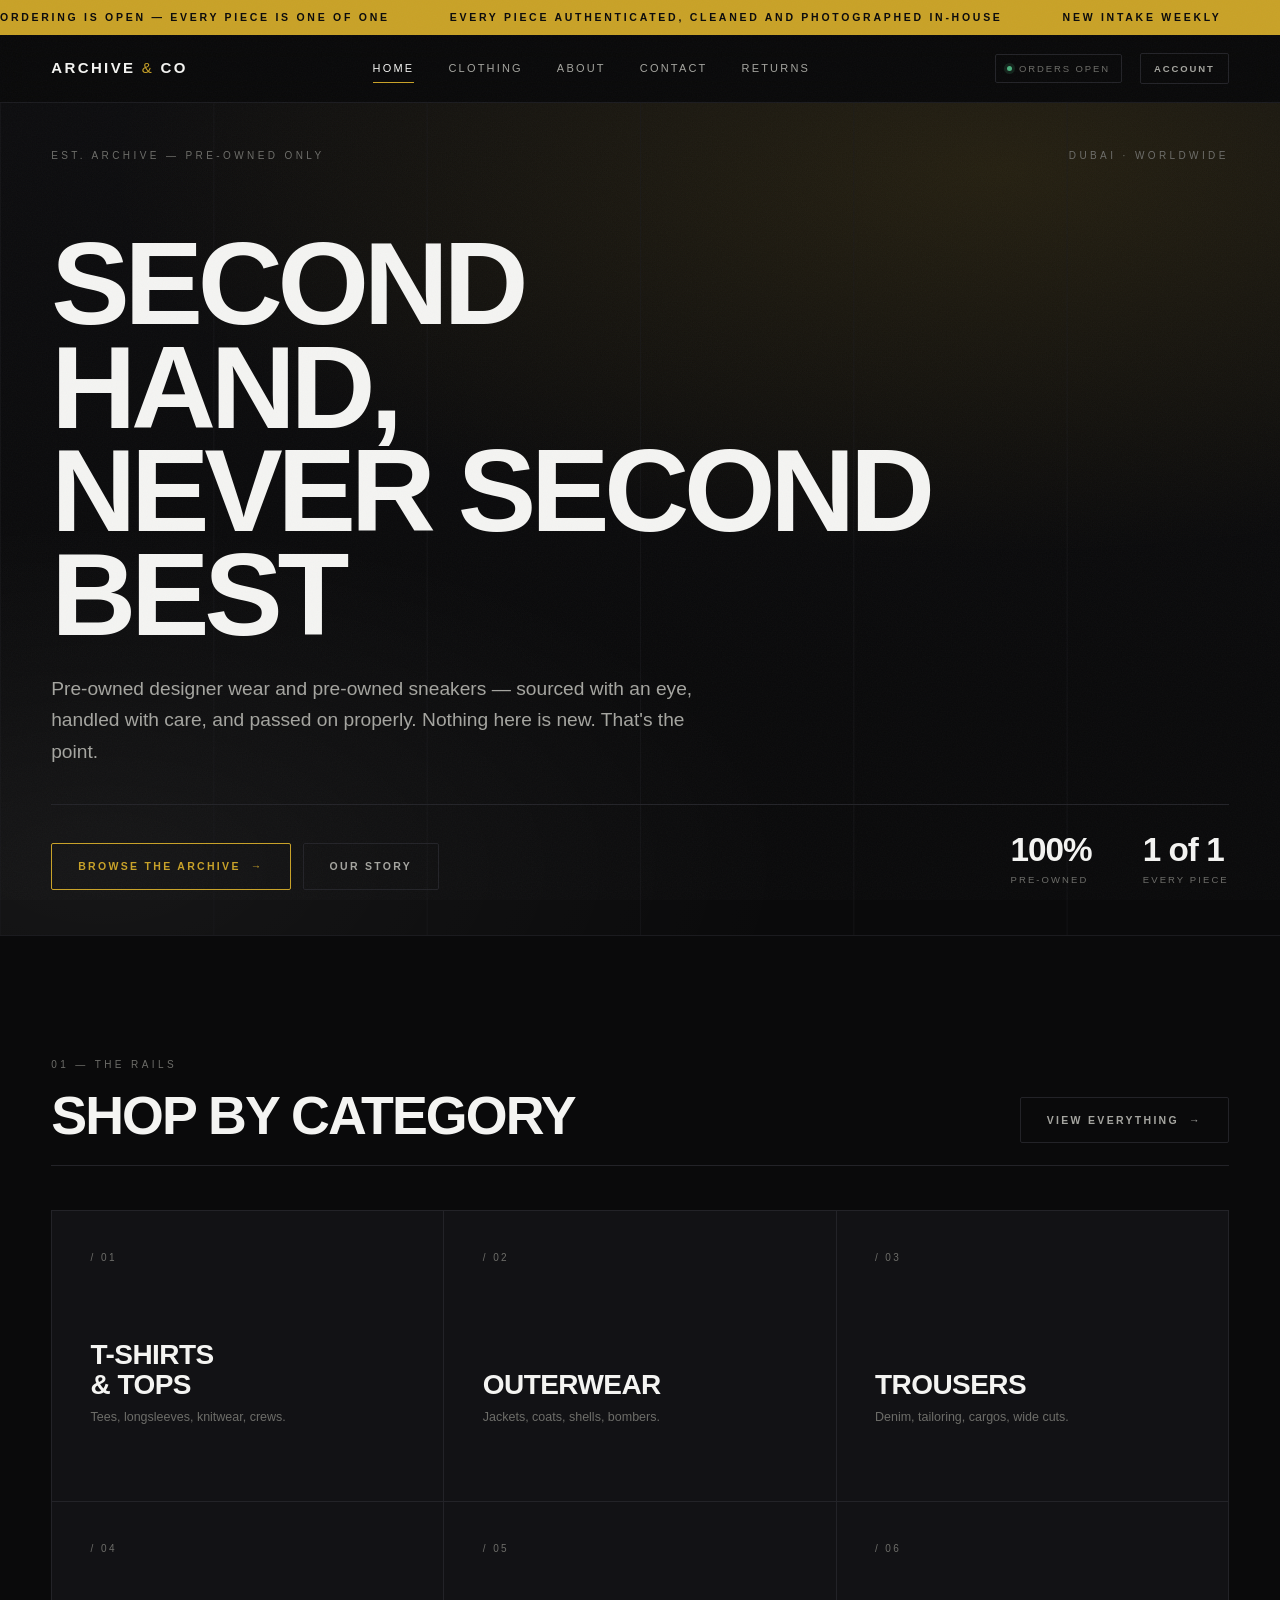
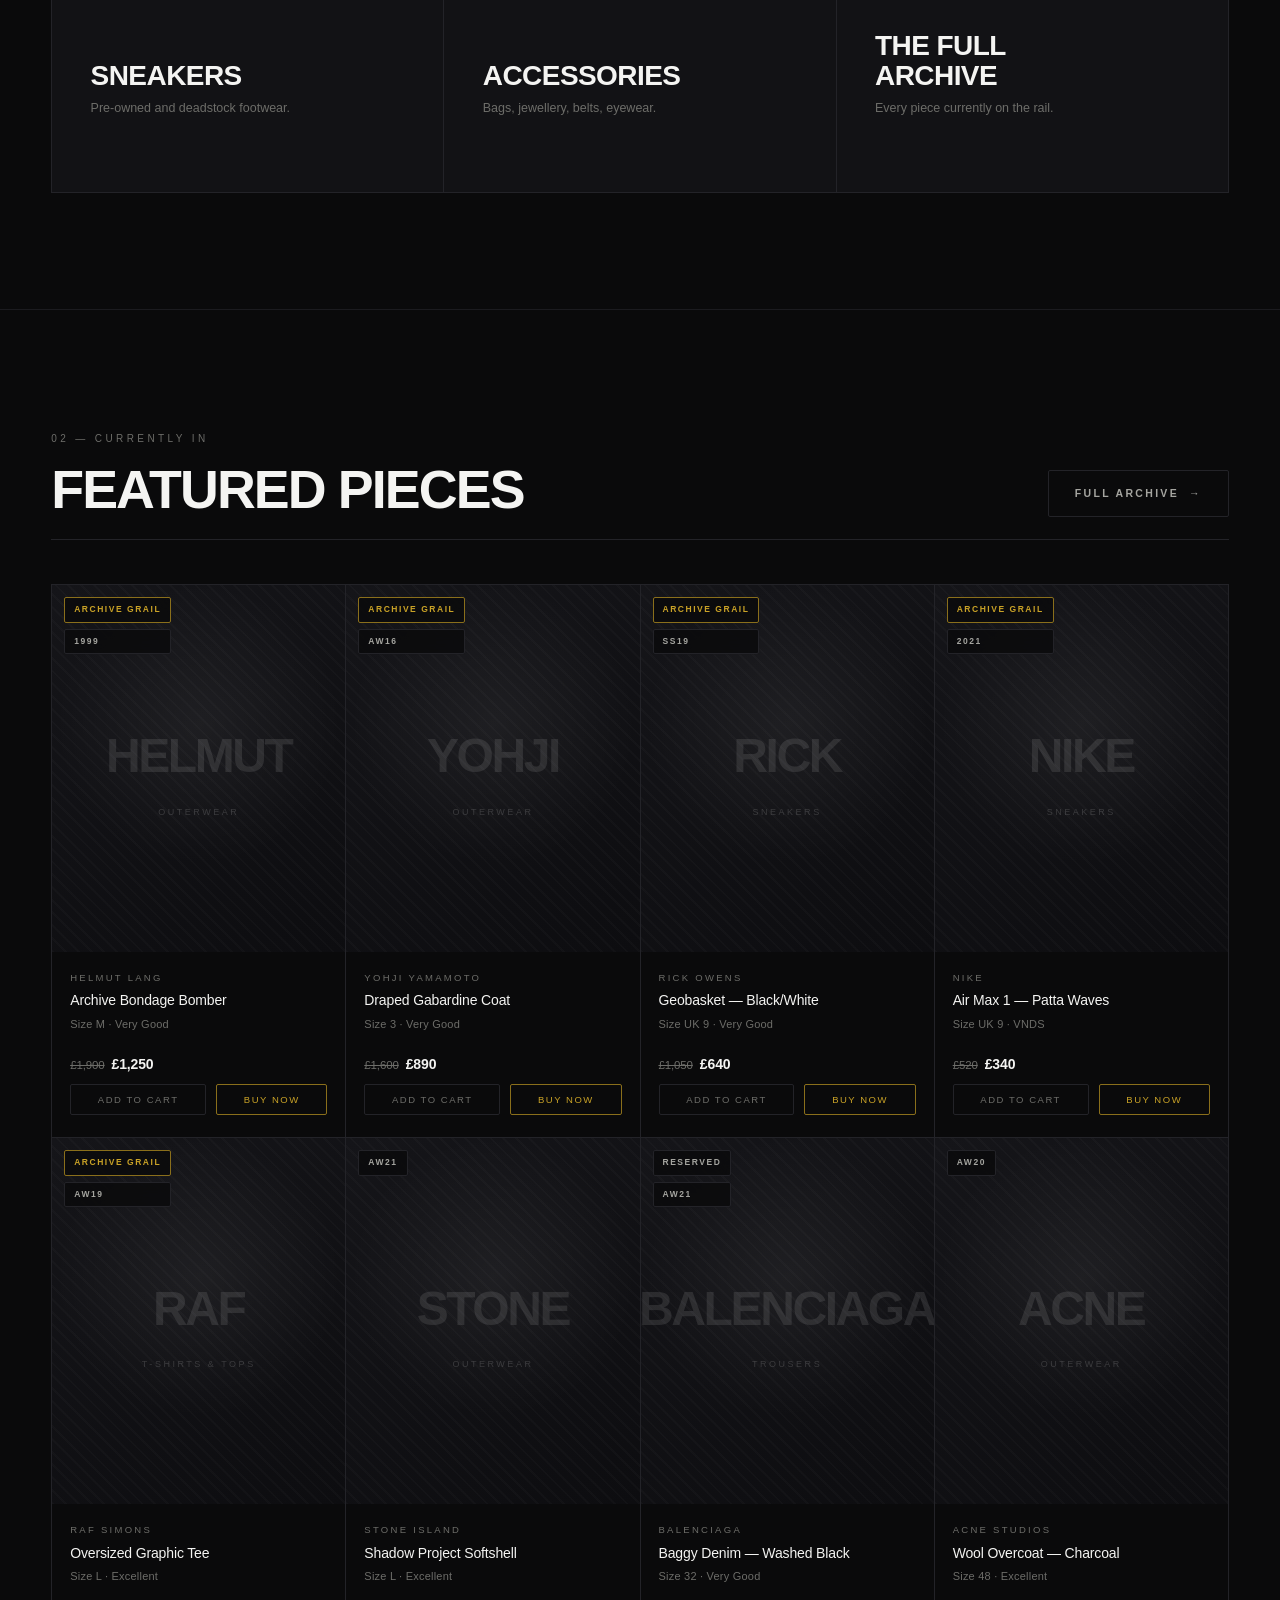
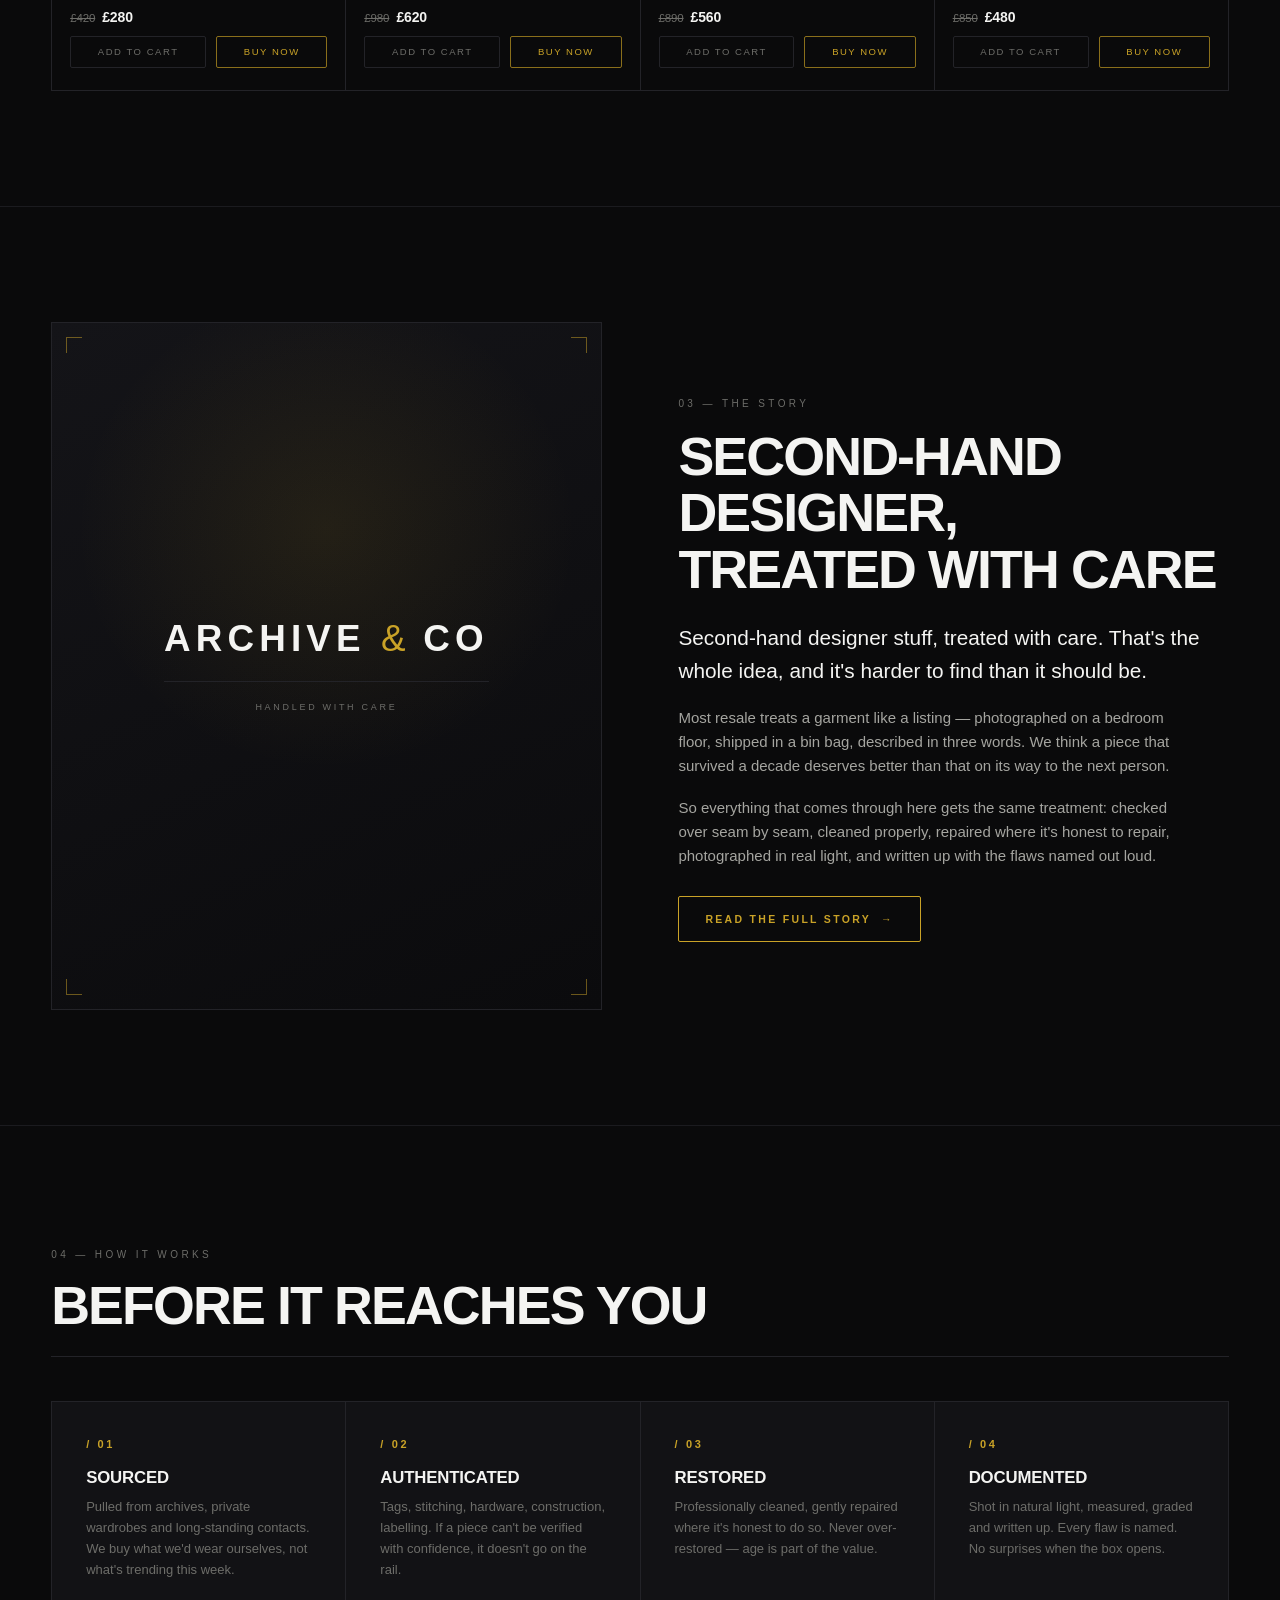
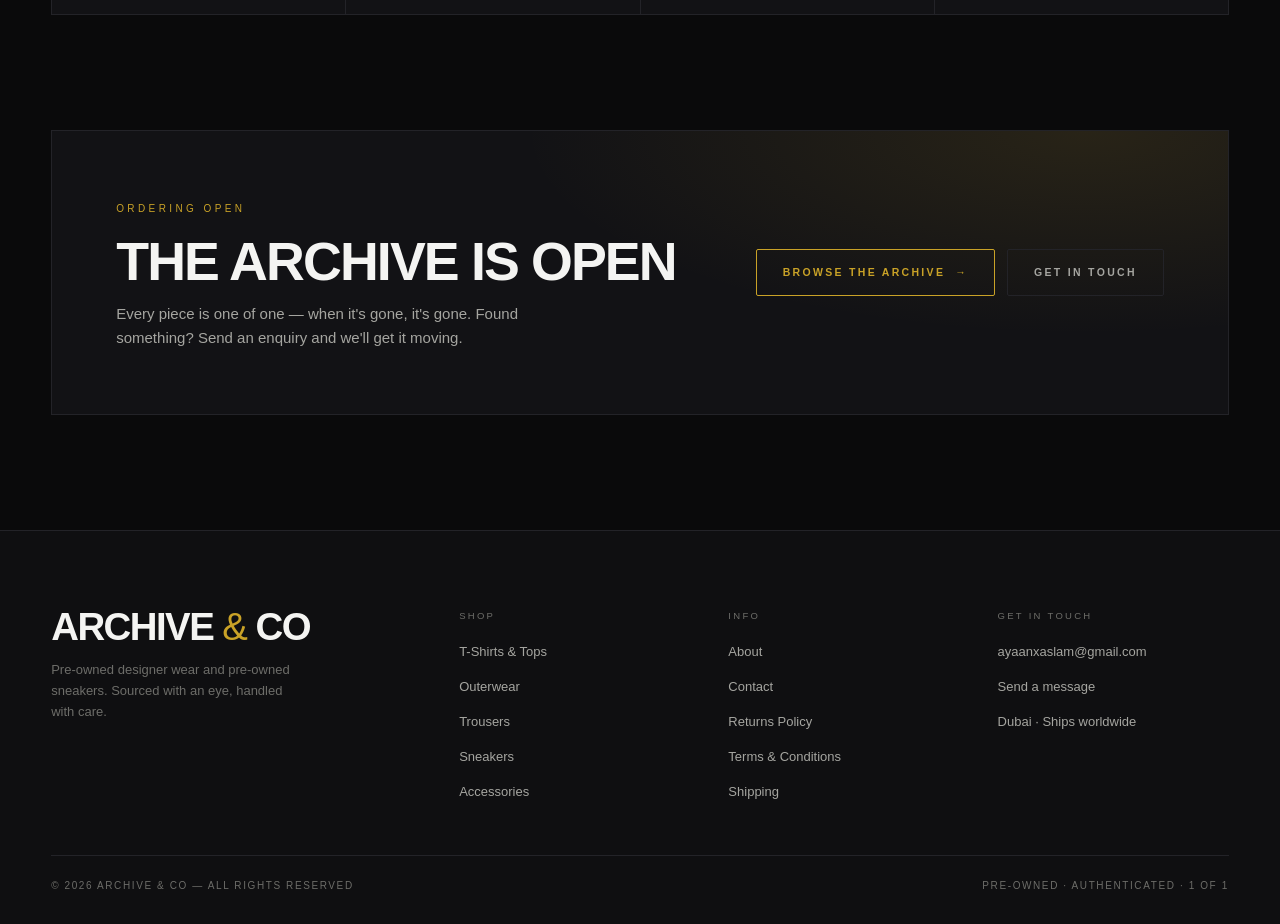
==== commit dbda51e7: "Add files via upload" ====
--- a/index.html
+++ b/index.html
@@ -163,7 +163,7 @@
       </div>
       <a class="btn btn-ghost" href="clothing.html">Full archive <span class="arrow">→</span></a>
     </div>
-    <div class="grid" data-featured="8"></div>
+    <div class="grid" data-featured="10"></div>
   </div>
 </section>
 
@@ -287,6 +287,7 @@
           <li><a href="about.html">About</a></li>
           <li><a href="contact.html">Contact</a></li>
           <li><a href="returns.html">Returns Policy</a></li>
+          <li><a href="terms.html">Terms &amp; Conditions</a></li>
           <li><a href="returns.html#shipping">Shipping</a></li>
         </ul>
       </div>
@@ -307,6 +308,8 @@
 </footer>
 
 <script src="products.js"></script>
+<script src="store.js"></script>
 <script src="main.js"></script>
+<script src="account.js"></script>
 </body>
 </html>
--- a/style.css
+++ b/style.css
@@ -567,3 +567,237 @@
   .js .rv{ opacity:1; transform:none; transition:none; }
   html{ scroll-behavior:auto; }
 }
+
+/* ============================================================
+   ACCOUNTS · CART · ORDERS
+   ============================================================ */
+
+.no-scroll{ overflow:hidden; }
+
+/* ---------- navbar account control ---------- */
+.acct{ position:relative; }
+.acct-btn{
+  display:inline-flex; align-items:center; gap:8px;
+  background:transparent; border:1px solid var(--line); color:var(--ink-2);
+  padding:7px 13px; border-radius:2px; cursor:pointer;
+  font-size:9.5px; letter-spacing:.2em; text-transform:uppercase; font-weight:600;
+  transition:border-color .25s var(--ease), color .25s var(--ease);
+  max-width:170px;
+}
+.acct-btn:hover{ border-color:var(--ink-3); color:var(--ink); }
+.acct-label{ overflow:hidden; text-overflow:ellipsis; white-space:nowrap; }
+.acct-count{
+  display:inline-flex; align-items:center; justify-content:center;
+  min-width:16px; height:16px; padding:0 4px; border-radius:8px;
+  background:var(--accent); color:#0a0a0b; font-size:9px; letter-spacing:0; font-weight:700;
+}
+
+.acct-menu{
+  position:absolute; top:calc(100% + 9px); right:0; z-index:90;
+  min-width:212px; background:var(--panel-2);
+  border:1px solid var(--line); border-radius:2px;
+  box-shadow:0 18px 44px rgba(0,0,0,.6);
+  padding:6px;
+}
+.acct-who{
+  padding:11px 12px 12px; margin-bottom:5px; border-bottom:1px solid var(--line);
+  font-size:11.5px; color:var(--ink-3); word-break:break-all;
+}
+.acct-item{
+  display:block; width:100%; text-align:left;
+  background:none; border:0; cursor:pointer;
+  padding:10px 12px; border-radius:2px; color:var(--ink-2);
+  font-size:11px; letter-spacing:.14em; text-transform:uppercase;
+  transition:background .2s var(--ease), color .2s var(--ease);
+}
+.acct-item:hover{ background:var(--panel); color:var(--ink); }
+.acct-out{ color:var(--ink-3); border-top:1px solid var(--line); margin-top:5px; border-radius:0 0 2px 2px; }
+.acct-out:hover{ color:var(--alert); background:rgba(217,80,63,.08); }
+
+@media (max-width:900px){
+  .acct-btn{ max-width:120px; padding:7px 10px; }
+}
+
+/* ---------- modal shell ---------- */
+.modal{ position:fixed; inset:0; z-index:200; display:flex; }
+.modal[hidden]{ display:none; }
+.modal-bg{
+  position:absolute; inset:0; background:rgba(5,5,6,.82);
+  backdrop-filter:blur(5px); -webkit-backdrop-filter:blur(5px);
+  animation:fade .3s var(--ease);
+}
+@keyframes fade{ from{ opacity:0 } to{ opacity:1 } }
+
+.modal-panel{
+  position:relative; margin:auto;
+  width:min(430px, calc(100% - 32px));
+  max-height:calc(100svh - 40px); overflow:auto;
+  background:var(--bg-2); border:1px solid var(--line); border-radius:3px;
+  padding:clamp(26px,4vw,38px);
+  box-shadow:0 30px 80px rgba(0,0,0,.7);
+  animation:rise .35s var(--ease);
+}
+@keyframes rise{ from{ opacity:0; transform:translateY(14px) } to{ opacity:1; transform:none } }
+
+.modal-x{
+  position:absolute; top:12px; right:14px;
+  background:none; border:0; cursor:pointer;
+  color:var(--ink-3); font-size:26px; line-height:1; padding:4px 8px;
+  transition:color .2s var(--ease);
+}
+.modal-x:hover{ color:var(--ink); }
+
+.modal-brand{
+  font-weight:700; font-size:14px; letter-spacing:.18em; text-transform:uppercase;
+  text-align:center; margin-bottom:26px;
+}
+.modal-brand .amp{ color:var(--accent); font-weight:400; }
+
+/* ---------- tabs ---------- */
+.tabs{ display:grid; grid-template-columns:1fr 1fr; gap:1px; background:var(--line);
+  border:1px solid var(--line); border-radius:2px; margin-bottom:24px; }
+.tab{
+  background:var(--bg-2); border:0; cursor:pointer; padding:12px 8px;
+  font-size:10px; letter-spacing:.18em; text-transform:uppercase; font-weight:600;
+  color:var(--ink-3); transition:.22s var(--ease);
+}
+.tab:hover{ color:var(--ink); }
+.tab.active{ background:var(--ink); color:#0a0a0b; }
+
+.auth-form .field-hint{
+  display:block; margin-top:7px; font-size:10.5px; color:var(--ink-3); letter-spacing:.02em;
+}
+.auth-submit{ width:100%; justify-content:center; margin-top:4px; }
+.auth-swap{ margin:0; text-align:center; font-size:12px; color:var(--ink-3); }
+.linkish{
+  background:none; border:0; padding:0; cursor:pointer;
+  color:var(--accent); font-size:inherit; font-family:inherit;
+  text-decoration:underline; text-underline-offset:3px;
+}
+.linkish:hover{ color:var(--ink); }
+
+.auth-warn{
+  margin-top:22px; padding:14px 16px; border-radius:2px;
+  border:1px solid rgba(217,80,63,.35); background:rgba(217,80,63,.07);
+  font-size:12px; color:var(--ink-2); line-height:1.55;
+}
+.auth-warn b{
+  display:block; margin-bottom:6px; color:var(--alert);
+  font-size:9.5px; letter-spacing:.2em; text-transform:uppercase;
+}
+
+/* ---------- terms checkbox ---------- */
+.check{ display:flex; gap:12px; align-items:flex-start; cursor:pointer; padding:2px 0; }
+.check input{ position:absolute; opacity:0; width:0; height:0; }
+.check-box{
+  flex:0 0 auto; width:17px; height:17px; margin-top:1px;
+  border:1px solid var(--line); border-radius:2px; background:var(--panel);
+  position:relative; transition:.2s var(--ease);
+}
+.check:hover .check-box{ border-color:var(--ink-3); }
+.check-box::after{
+  content:""; position:absolute; left:5px; top:1px;
+  width:5px; height:10px; border:solid #0a0a0b; border-width:0 2px 2px 0;
+  transform:rotate(45deg) scale(.4); opacity:0; transition:.2s var(--ease);
+}
+.check input:checked + .check-box{ background:var(--accent); border-color:var(--accent); }
+.check input:checked + .check-box::after{ opacity:1; transform:rotate(45deg) scale(1); }
+.check input:focus-visible + .check-box{ outline:2px solid var(--accent); outline-offset:2px; }
+.check-text{ font-size:12.5px; color:var(--ink-2); line-height:1.55; }
+.check-text a{ color:var(--accent); text-decoration:underline; text-underline-offset:2px; }
+.check-text a:hover{ color:var(--ink); }
+
+/* ---------- cart drawer ---------- */
+.drawer{ justify-content:flex-end; }
+.drawer-panel{
+  position:relative; width:min(440px, 100%);
+  background:var(--bg-2); border-left:1px solid var(--line);
+  display:flex; flex-direction:column;
+  animation:slidein .35s var(--ease);
+}
+@keyframes slidein{ from{ transform:translateX(100%) } to{ transform:none } }
+
+.drawer-head{
+  display:flex; align-items:center; justify-content:space-between;
+  padding:22px var(--gut) 18px; border-bottom:1px solid var(--line); flex:0 0 auto;
+}
+.drawer-head h3{ font-size:12px; letter-spacing:.24em; text-transform:uppercase; color:var(--ink-2); }
+.drawer-head .modal-x{ position:static; }
+
+.drawer-body{ flex:1 1 auto; overflow:auto; padding:6px var(--gut); }
+.drawer-empty{ color:var(--ink-3); font-size:13px; padding:36px 0; line-height:1.6; }
+
+.line{ display:flex; gap:14px; padding:18px 0; border-bottom:1px solid var(--line-soft); }
+.line-media{
+  flex:0 0 62px; height:78px; border:1px solid var(--line);
+  background:linear-gradient(150deg,#151519,#0d0d10);
+  display:flex; align-items:center; justify-content:center; overflow:hidden;
+}
+.line-media img{ width:100%; height:100%; object-fit:cover; }
+.line-ph{ font-size:9px; font-weight:700; letter-spacing:.06em; color:rgba(255,255,255,.16); text-transform:uppercase; }
+.line-info{ flex:1 1 auto; min-width:0; display:flex; flex-direction:column; gap:4px; }
+.line-brand{ font-size:9px; letter-spacing:.22em; text-transform:uppercase; color:var(--ink-3); }
+.line-name{ font-size:13px; line-height:1.35; }
+.line-meta{ font-size:11px; color:var(--ink-3); }
+.line-right{ flex:0 0 auto; text-align:right; display:flex; flex-direction:column; gap:8px; align-items:flex-end; }
+.line-right b{ font-size:13px; }
+.line-right .linkish{ font-size:10.5px; color:var(--ink-3); }
+.line-right .linkish:hover{ color:var(--alert); }
+
+.drawer-foot{ flex:0 0 auto; padding:20px var(--gut) 24px; border-top:1px solid var(--line); }
+.drawer-total{
+  display:flex; justify-content:space-between; align-items:baseline; margin-bottom:16px;
+}
+.drawer-total span{ font-size:10px; letter-spacing:.22em; text-transform:uppercase; color:var(--ink-3); }
+.drawer-total b{ font-size:20px; letter-spacing:-.02em; }
+.drawer-foot .btn{ width:100%; justify-content:center; }
+.drawer-note{ margin:14px 0 0; font-size:11px; color:var(--ink-3); line-height:1.55; }
+
+/* ---------- account page ---------- */
+.acct-block{ margin-bottom:clamp(48px,7vw,86px); }
+.acct-block:last-child{ margin-bottom:0; }
+.acct-actions{
+  display:flex; align-items:center; justify-content:flex-end; gap:20px;
+  margin-top:26px; padding-top:22px; border-top:1px solid var(--line);
+}
+.acct-actions b{ font-size:20px; letter-spacing:-.02em; }
+
+.order{ border:1px solid var(--line); border-radius:2px; margin-bottom:14px; background:var(--panel); }
+.order-head{
+  display:flex; gap:16px; flex-wrap:wrap; align-items:center;
+  padding:16px 20px; border-bottom:1px solid var(--line);
+}
+.order-id{ font-size:10px; letter-spacing:.2em; text-transform:uppercase; color:var(--accent); font-weight:700; }
+.order-date{ font-size:11.5px; color:var(--ink-3); }
+.order-total{ margin-left:auto; font-size:15px; font-weight:600; }
+.order-items{ padding:8px 20px 14px; }
+.order-line{
+  display:flex; gap:14px; align-items:baseline; padding:8px 0;
+  font-size:13px; border-bottom:1px solid var(--line-soft);
+}
+.order-line:last-child{ border-bottom:0; }
+.order-line span:first-child{ flex:1 1 auto; }
+.order-line span:last-child{ font-weight:600; }
+
+/* ---------- toast ---------- */
+.toast{
+  position:fixed; left:50%; bottom:26px; transform:translate(-50%, 18px);
+  z-index:300; pointer-events:none;
+  background:var(--ink); color:#0a0a0b;
+  padding:12px 20px; border-radius:2px;
+  font-size:10.5px; letter-spacing:.16em; text-transform:uppercase; font-weight:700;
+  opacity:0; transition:opacity .3s var(--ease), transform .3s var(--ease);
+  box-shadow:0 14px 36px rgba(0,0,0,.5);
+  max-width:calc(100vw - 32px); text-align:center;
+}
+.toast.show{ opacity:1; transform:translate(-50%, 0); }
+
+/* ---------- buy now sits beside add to cart ---------- */
+.card-foot{ flex-wrap:wrap; row-gap:8px; }
+.card-foot .price{ flex:1 1 100%; }
+.card-foot .enq{ flex:1 1 auto; text-align:center; }
+.enq-buy{ border-color:var(--accent-dim); color:var(--accent); cursor:pointer; }
+.enq-buy:hover{ background:var(--accent); color:#0a0a0b; border-color:var(--accent); }
+.enq-add{ cursor:pointer; }
+.enq-add:hover{ border-color:var(--ink-3); color:var(--ink); }
+.enq[disabled]{ cursor:not-allowed; }
